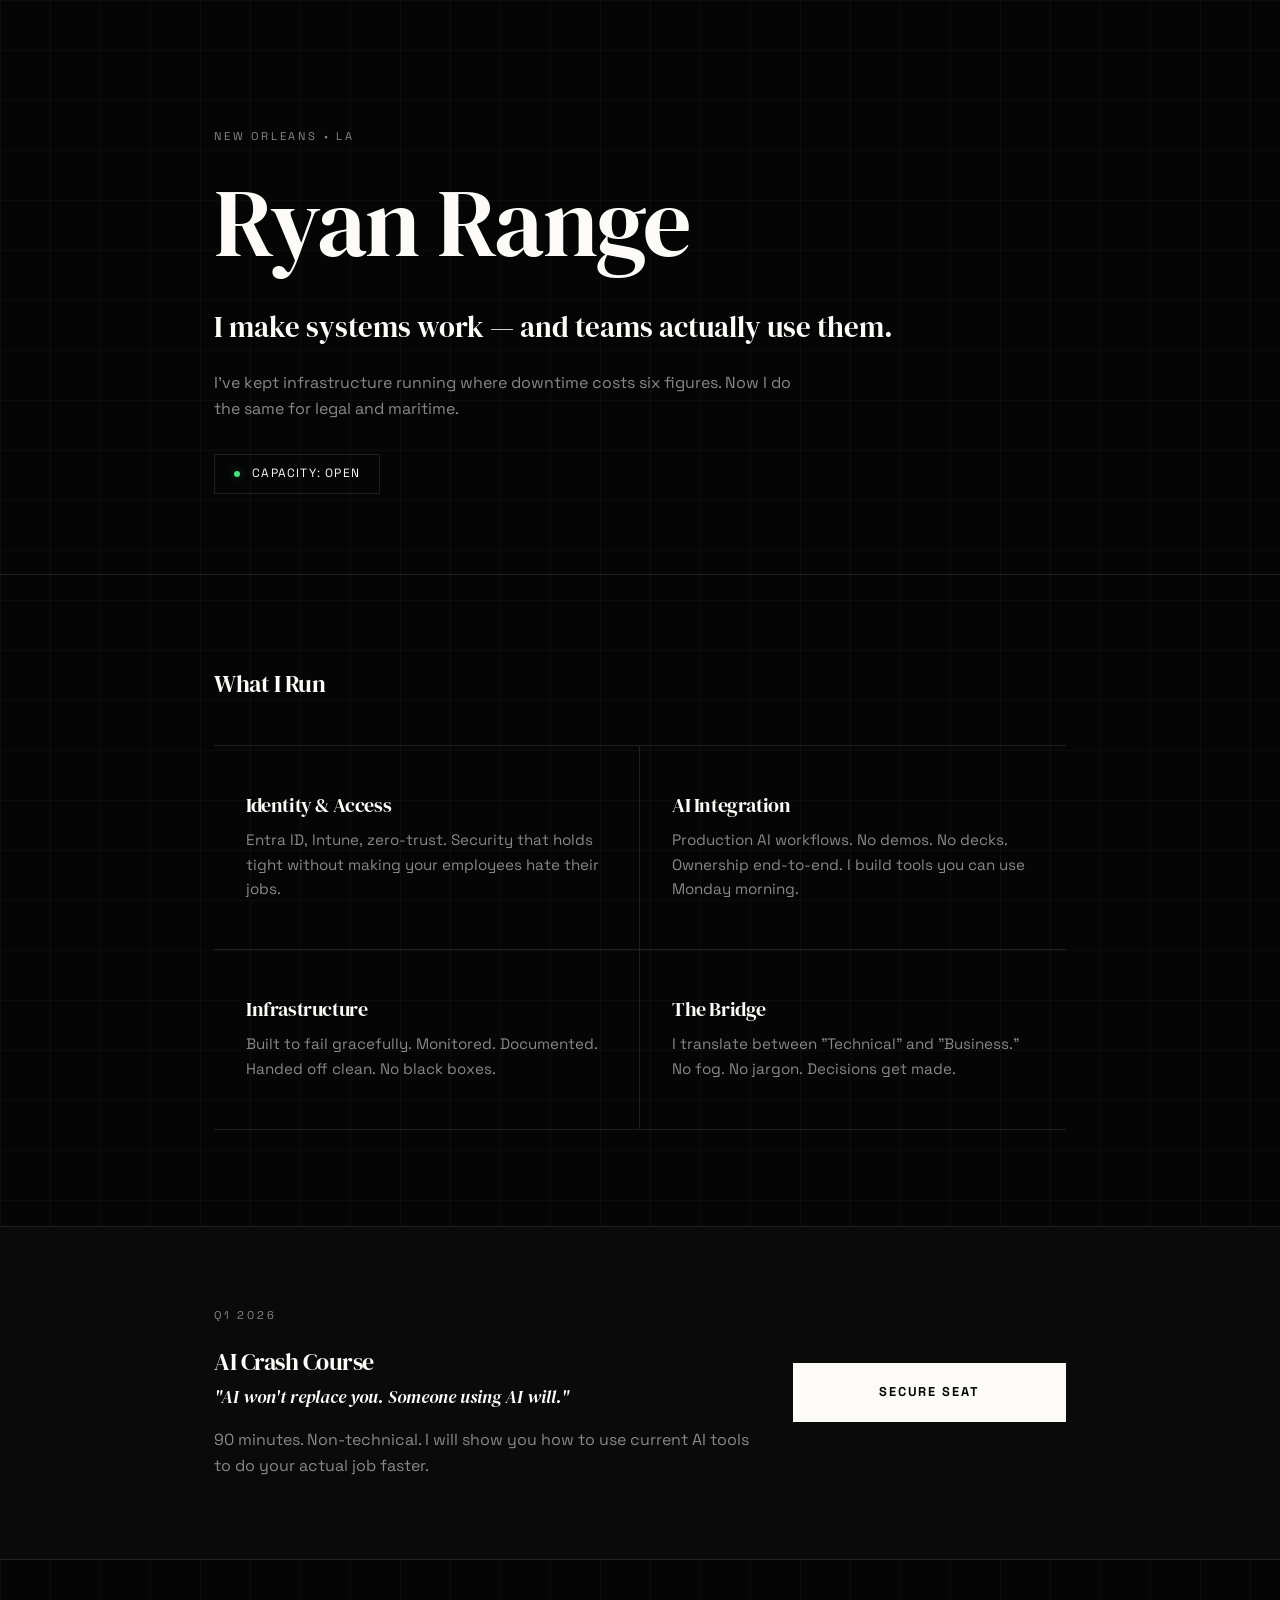
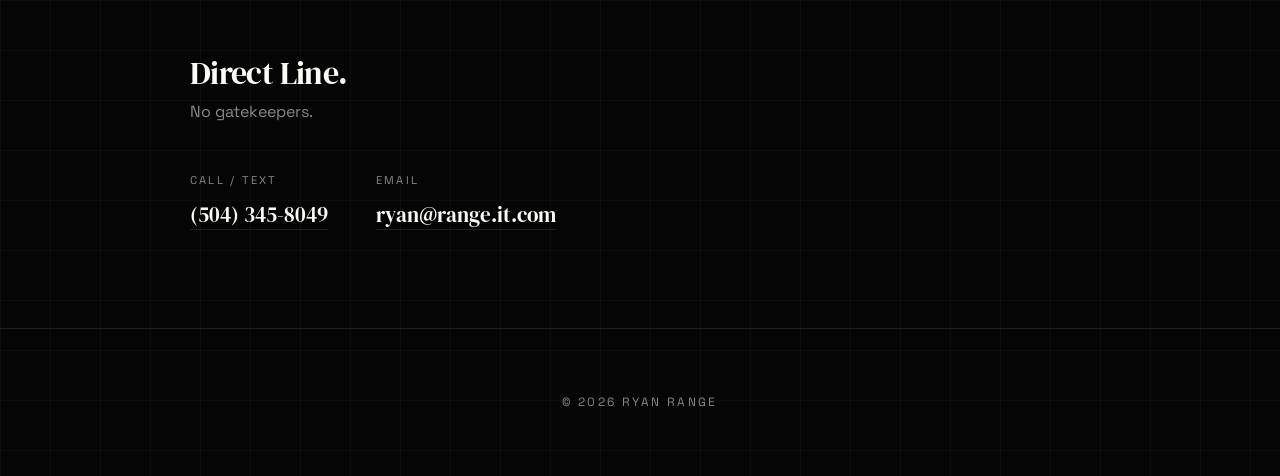
==== index.html @ 161624e7 "Refactor HTML structure and improve content 1/15 sooner and gemini scatter brained before interview " ====
<!DOCTYPE html>
<html lang="en">
<head>
    <meta charset="UTF-8">
    <meta name="viewport" content="width=device-width, initial-scale=1.0">
    <title>RYAN RANGE | SYSTEMS AUTHORITY</title>
    <meta name="description" content="Identity, automation, and workplace systems. AI consulting for Legal & Maritime. New Orleans.">
    <link rel="canonical" href="https://ryanrange.click/">

    <link rel="preconnect" href="https://fonts.googleapis.com">
    <link rel="preconnect" href="https://fonts.gstatic.com" crossorigin>
    <link href="https://fonts.googleapis.com/css2?family=DM+Serif+Display&family=Space+Grotesk:wght@300;400;600&display=swap" rel="stylesheet">

    <script type="application/ld+json">
    {
      "@context": "https://schema.org",
      "@type": "Person",
      "name": "Ryan Range",
      "jobTitle": "IT Infrastructure Engineer & AI Consultant",
      "url": "https://ryanrange.click",
      "sameAs": [ "https://www.linkedin.com/in/ryanrange" ],
      "address": {
        "@type": "PostalAddress",
        "addressLocality": "New Orleans",
        "addressRegion": "LA",
        "addressCountry": "US"
      },
      "description": "Systems authority specializing in Entra ID, Intune, and AI implementation for Legal and Maritime sectors."
    }
    </script>

    <style>
        :root {
            /* Palette: Void & Bone */
            --bg: #050505;
            --bg-alt: #0a0a0a;
            --text: #fdfbf7;
            --muted: #888888;
            --accent: #d4d4d8;
            --border: rgba(253, 251, 247, 0.1);
            --grid: rgba(253, 251, 247, 0.03);
        }
        * { margin: 0; padding: 0; box-sizing: border-box; }
        html { scroll-behavior: smooth; font-size: 16px; }
        body {
            font-family: 'Space Grotesk', sans-serif;
            background-color: var(--bg);
            color: var(--text);
            line-height: 1.6;
            min-height: 100vh;
            background-image: linear-gradient(var(--grid) 1px, transparent 1px), linear-gradient(90deg, var(--grid) 1px, transparent 1px);
            background-size: 50px 50px;
        }
        .container { max-width: 900px; margin: 0 auto; padding: 0 1.5rem; }
        h1, h2, h3 { font-family: 'DM Serif Display', serif; font-weight: 400; line-height: 1.1; letter-spacing: -0.02em; }
        a { color: inherit; text-decoration: none; border-bottom: 1px solid var(--border); transition: border-color 0.2s; }
        a:hover { border-bottom-color: var(--text); }
        .label { font-size: 0.7rem; text-transform: uppercase; letter-spacing: 0.25em; color: var(--muted); margin-bottom: 1.5rem; display: block; }
        
        /* Hero */
        header { padding: 8rem 0 5rem; border-bottom: 1px solid var(--border); }
        .hero-title { font-size: clamp(3.5rem, 10vw, 6rem); margin-bottom: 2rem; color: var(--text); }
        .hero-statement { font-size: clamp(1.2rem, 3vw, 1.8rem); font-family: 'DM Serif Display', serif; line-height: 1.35; margin-bottom: 1.5rem; max-width: 750px; }
        .hero-sub { color: var(--muted); max-width: 600px; margin-bottom: 2rem; font-size: 1rem; }
        .status-badge { display: inline-flex; align-items: center; padding: 0.6rem 1.2rem; border: 1px solid var(--border); font-size: 0.75rem; letter-spacing: 0.1em; text-transform: uppercase; color: var(--text); }
        .status-dot { width: 6px; height: 6px; background-color: #4ade80; border-radius: 50%; margin-right: 12px; box-shadow: 0 0 10px rgba(74, 222, 128, 0.4); }

        /* Services */
        .services { padding: 6rem 0; border-bottom: 1px solid var(--border); }
        .services-header { font-size: 1.5rem; margin-bottom: 3rem; }
        .services-grid { display: grid; grid-template-columns: 1fr; gap: 0; border-top: 1px solid var(--border); }
        .service-item { padding: 3rem 2rem; border-bottom: 1px solid var(--border); }
        .service-title { font-size: 1.25rem; margin-bottom: 0.75rem; color: var(--text); }
        .service-desc { color: var(--muted); font-size: 0.95rem; line-height: 1.6; }
        
        @media(max-width: 699px) { .service-item { padding: 2rem 0; } .service-item:last-child { border-bottom: none; } }
        @media(min-width: 700px) { .services-grid { grid-template-columns: 1fr 1fr; } .service-item:nth-child(odd) { border-right: 1px solid var(--border); } }

        /* Workshop */
        .workshop { background: var(--bg-alt); border-bottom: 1px solid var(--border); padding: 5rem 0; }
        .workshop-grid { display: grid; gap: 2rem; }
        @media(min-width: 768px) { .workshop-grid { grid-template-columns: 2fr 1fr; align-items: center; } }
        .workshop-tagline { font-family: 'DM Serif Display', serif; font-style: italic; margin: 0.5rem 0 1rem; font-size: 1.1rem; color: var(--text); }
        .btn { display: inline-flex; justify-content: center; align-items: center; width: 100%; padding: 1.2rem; background: var(--text); color: var(--bg); font-weight: 700; text-transform: uppercase; letter-spacing: 0.15em; font-size: 0.8rem; border: none; cursor: pointer; transition: opacity 0.2s; }
        .btn:hover { opacity: 0.9; border-bottom: none; }

        /* Contact */
        .contact { padding: 6rem 0; }
        .contact-header { font-size: 2rem; margin-bottom: 0.5rem; }
        .contact-sub { color: var(--muted); margin-bottom: 3rem; }
        .contact-methods { display: flex; flex-wrap: wrap; gap: 3rem; }
        .contact-item span { display: block; font-size: 0.7rem; color: var(--muted); text-transform: uppercase; letter-spacing: 0.2em; margin-bottom: 0.5rem; }
        .contact-item a { font-size: 1.3rem; font-family: 'DM Serif Display', serif; color: var(--text); }
        
        footer { padding: 4rem 0; font-size: 0.75rem; color: var(--muted); border-top: 1px solid var(--border); text-align: center; text-transform: uppercase; letter-spacing: 0.2em; }
    </style>
</head>
<body>

<header>
    <div class="container">
        <span class="label">New Orleans • LA</span>
        <h1 class="hero-title">Ryan Range</h1>
        <p class="hero-statement">I make systems work — and teams actually use them.</p>
        <p class="hero-sub">I've kept infrastructure running where downtime costs six figures. Now I do the same for legal and maritime.</p>
        <div class="status-badge"><span class="status-dot"></span>Capacity: Open</div>
    </div>
</header>

<section class="services">
    <div class="container">
        <h2 class="services-header">What I Run</h2>
        <div class="services-grid">
            <div class="service-item">
                <h3 class="service-title">Identity & Access</h3>
                <p class="service-desc">Entra ID, Intune, zero-trust. Security that holds tight without making your employees hate their jobs.</p>
            </div>
            <div class="service-item">
                <h3 class="service-title">AI Integration</h3>
                <p class="service-desc">Production AI workflows. No demos. No decks. Ownership end-to-end. I build tools you can use Monday morning.</p>
            </div>
            <div class="service-item">
                <h3 class="service-title">Infrastructure</h3>
                <p class="service-desc">Built to fail gracefully. Monitored. Documented. Handed off clean. No black boxes.</p>
            </div>
            <div class="service-item">
                <h3 class="service-title">The Bridge</h3>
                <p class="service-desc">I translate between "Technical" and "Business." No fog. No jargon. Decisions get made.</p>
            </div>
        </div>
    </div>
</section>

<section class="workshop">
    <div class="container">
        <div class="workshop-grid">
            <div>
                <span class="label">Q1 2026</span>
                <h2>AI Crash Course</h2>
                <p class="workshop-tagline">"AI won't replace you. Someone using AI will."</p>
                <p class="hero-sub" style="margin-bottom: 0;">90 minutes. Non-technical. I will show you how to use current AI tools to do your actual job faster.</p>
            </div>
            <div>
                <a href="mailto:ryan@range.it.com?subject=AI%20Course%20Seat" class="btn" style="border-bottom:none">Secure Seat</a>
            </div>
        </div>
    </div>
</section>

<section class="contact container">
    <h2 class="contact-header">Direct Line.</h2>
    <p class="contact-sub">No gatekeepers.</p>
    <div class="contact-methods">
        <div class="contact-item">
            <span>Call / Text</span>
            <a href="tel:15043458049">(504) 345-8049</a>
        </div>
        <div class="contact-item">
            <span>Email</span>
            <a href="mailto:ryan@range.it.com">ryan@range.it.com</a>
        </div>
    </div>
</section>

<footer><div class="container">&copy; 2026 Ryan Range</div></footer>

</body>
</html>
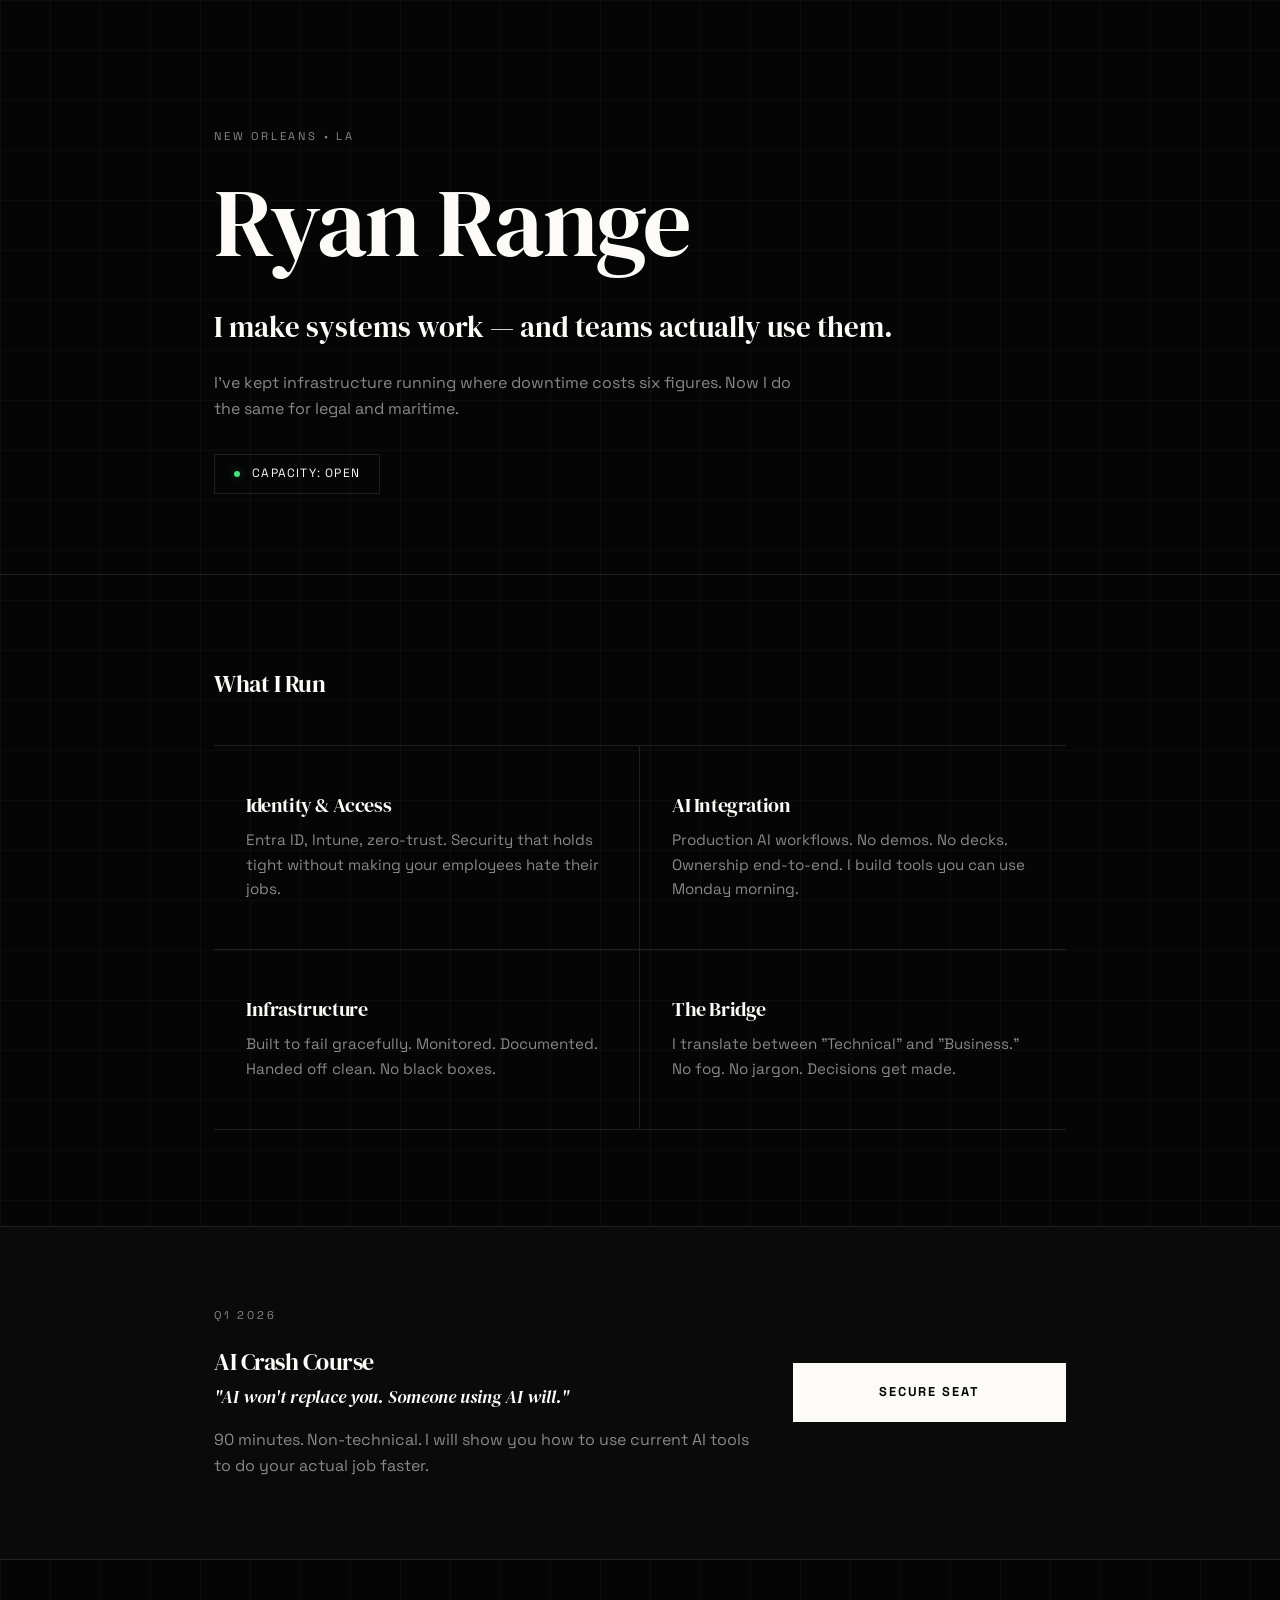
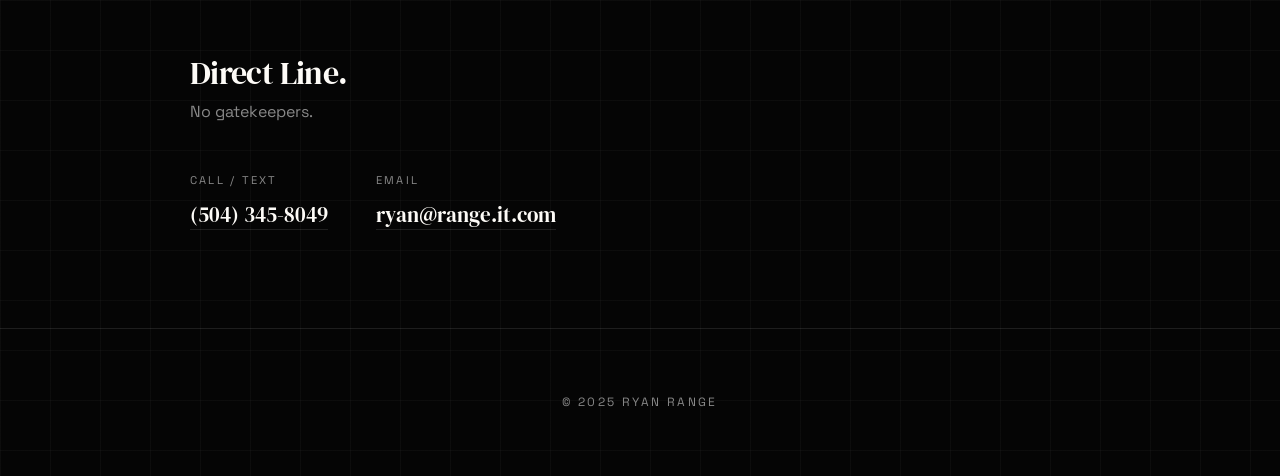
==== commit 70bfcc88: "Update LinkedIn URL and footer year in index.html" ====
--- a/index.html
+++ b/index.html
@@ -18,7 +18,7 @@
       "name": "Ryan Range",
       "jobTitle": "IT Infrastructure Engineer & AI Consultant",
       "url": "https://ryanrange.click",
-      "sameAs": [ "https://www.linkedin.com/in/ryanrange" ],
+      "sameAs": [ "https://ryanrange.click/linkedin" ],
       "address": {
         "@type": "PostalAddress",
         "addressLocality": "New Orleans",
@@ -141,7 +141,7 @@
                 <p class="hero-sub" style="margin-bottom: 0;">90 minutes. Non-technical. I will show you how to use current AI tools to do your actual job faster.</p>
             </div>
             <div>
-                <a href="mailto:ryan@range.it.com?subject=AI%20Course%20Seat" class="btn" style="border-bottom:none">Secure Seat</a>
+                <a href="https://ryanrange.click/ai" class="btn" style="border-bottom:none">Secure Seat</a>
             </div>
         </div>
     </div>
@@ -162,7 +162,7 @@
     </div>
 </section>
 
-<footer><div class="container">&copy; 2026 Ryan Range</div></footer>
+<footer><div class="container">&copy; 2025 Ryan Range</div></footer>
 
 </body>
 </html>
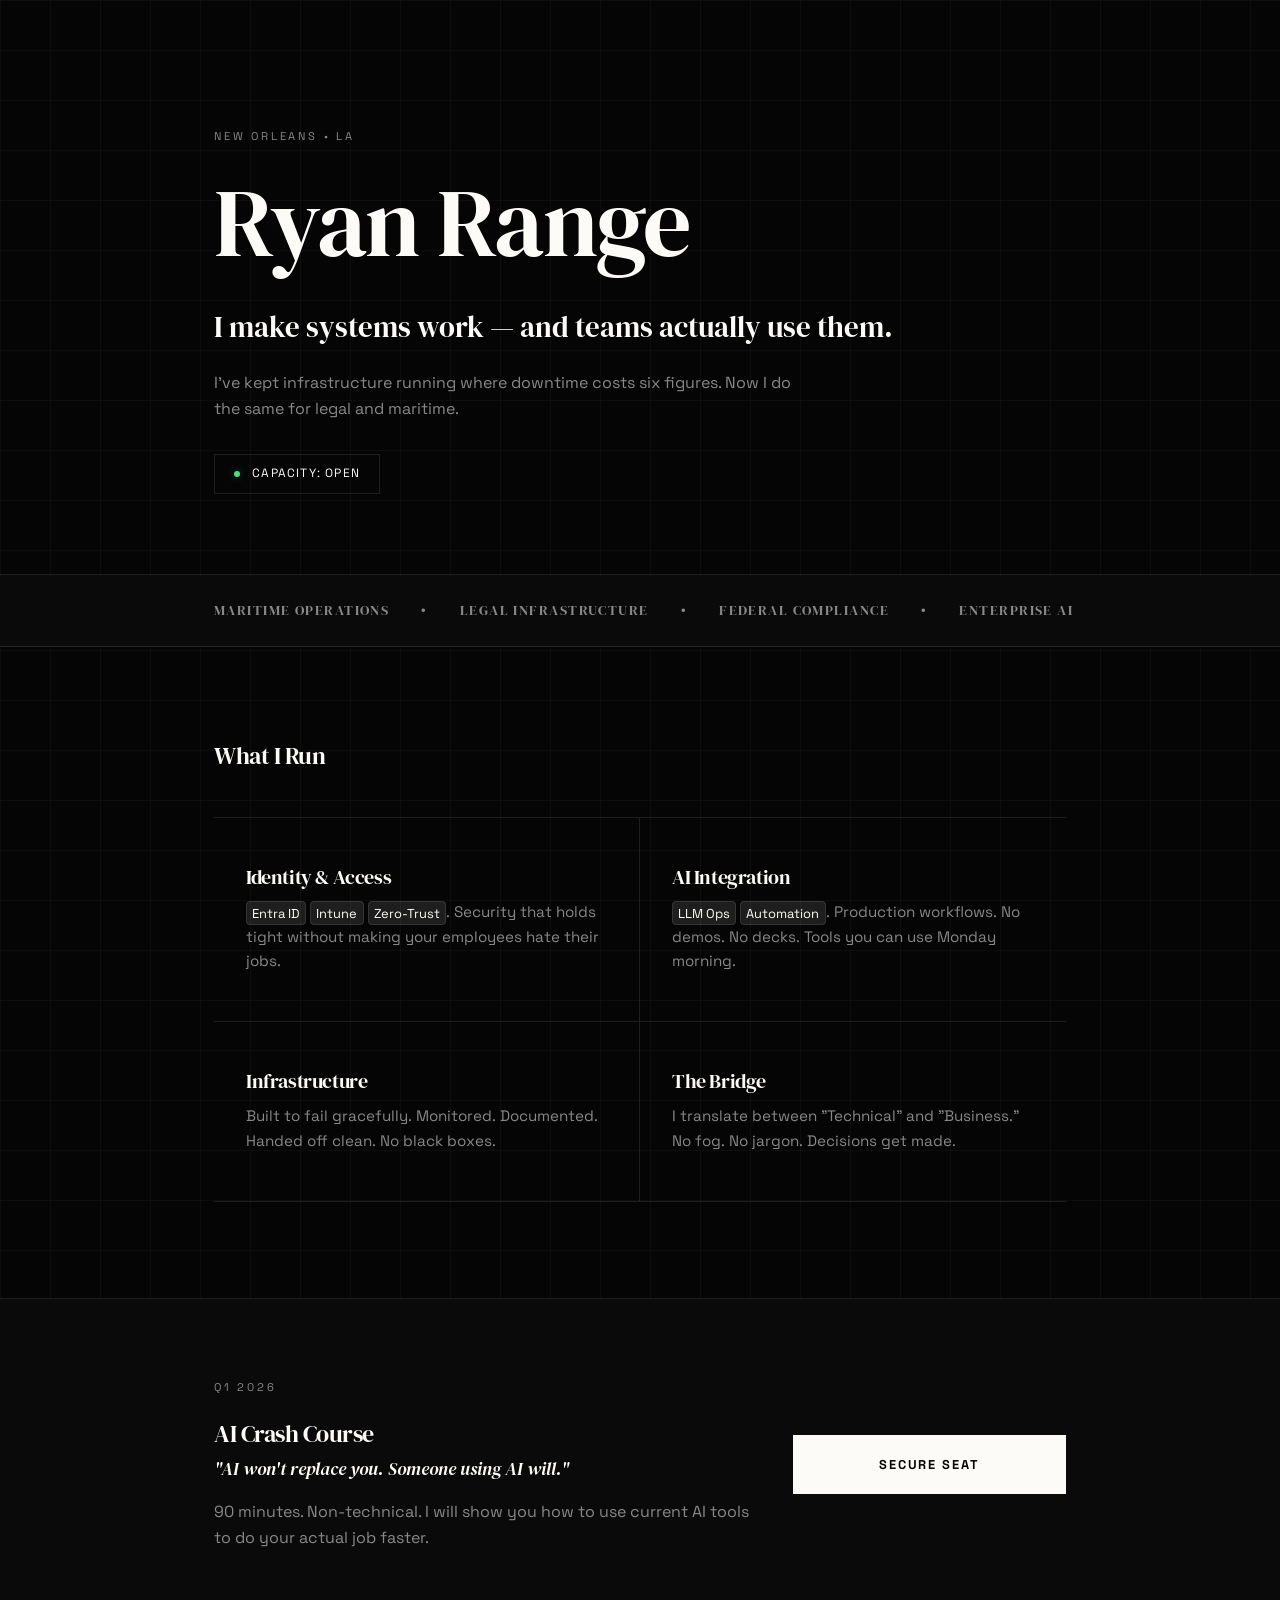
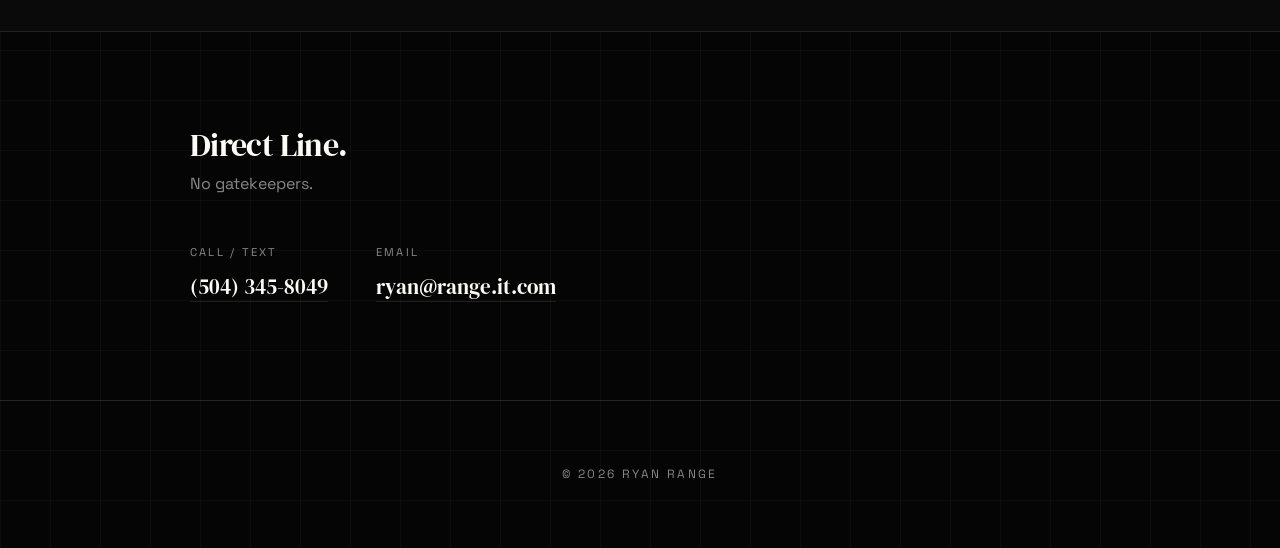
==== commit 7f70bdcb: "Revise personal details and service descriptions Updated personal information and service descriptio" ====
--- a/index.html
+++ b/index.html
@@ -18,14 +18,19 @@
       "name": "Ryan Range",
       "jobTitle": "IT Infrastructure Engineer & AI Consultant",
       "url": "https://ryanrange.click",
-      "sameAs": [ "https://ryanrange.click/linkedin" ],
+      "image": "https://ryanrange.click/avatar.jpg",
+      "sameAs": [
+        "https://ryanrange.click/linkedin",
+        "https://www.youtube.com/@ryantrange"
+      ],
       "address": {
         "@type": "PostalAddress",
         "addressLocality": "New Orleans",
         "addressRegion": "LA",
         "addressCountry": "US"
       },
-      "description": "Systems authority specializing in Entra ID, Intune, and AI implementation for Legal and Maritime sectors."
+      "description": "Enterprise Systems Authority. Specializing in Microsoft Entra ID, Intune, and AI Implementation. Not a videographer.",
+      "knowsAbout": ["IT Infrastructure", "Microsoft 365", "Artificial Intelligence", "Maritime Systems", "Legal Tech"]
     }
     </script>
 
@@ -40,8 +45,10 @@
             --border: rgba(253, 251, 247, 0.1);
             --grid: rgba(253, 251, 247, 0.03);
         }
+
         * { margin: 0; padding: 0; box-sizing: border-box; }
         html { scroll-behavior: smooth; font-size: 16px; }
+
         body {
             font-family: 'Space Grotesk', sans-serif;
             background-color: var(--bg);
@@ -51,19 +58,49 @@
             background-image: linear-gradient(var(--grid) 1px, transparent 1px), linear-gradient(90deg, var(--grid) 1px, transparent 1px);
             background-size: 50px 50px;
         }
+
         .container { max-width: 900px; margin: 0 auto; padding: 0 1.5rem; }
+        
+        /* Typography */
         h1, h2, h3 { font-family: 'DM Serif Display', serif; font-weight: 400; line-height: 1.1; letter-spacing: -0.02em; }
         a { color: inherit; text-decoration: none; border-bottom: 1px solid var(--border); transition: border-color 0.2s; }
         a:hover { border-bottom-color: var(--text); }
         .label { font-size: 0.7rem; text-transform: uppercase; letter-spacing: 0.25em; color: var(--muted); margin-bottom: 1.5rem; display: block; }
         
+        /* Tech Badges (MOD 3) */
+        code {
+            font-family: 'Space Grotesk', sans-serif;
+            background: rgba(255, 255, 255, 0.1);
+            padding: 0.2em 0.4em;
+            border-radius: 4px;
+            font-size: 0.85em;
+            color: var(--text);
+            border: 1px solid var(--border);
+        }
+
         /* Hero */
         header { padding: 8rem 0 5rem; border-bottom: 1px solid var(--border); }
         .hero-title { font-size: clamp(3.5rem, 10vw, 6rem); margin-bottom: 2rem; color: var(--text); }
         .hero-statement { font-size: clamp(1.2rem, 3vw, 1.8rem); font-family: 'DM Serif Display', serif; line-height: 1.35; margin-bottom: 1.5rem; max-width: 750px; }
         .hero-sub { color: var(--muted); max-width: 600px; margin-bottom: 2rem; font-size: 1rem; }
+        
         .status-badge { display: inline-flex; align-items: center; padding: 0.6rem 1.2rem; border: 1px solid var(--border); font-size: 0.75rem; letter-spacing: 0.1em; text-transform: uppercase; color: var(--text); }
-        .status-dot { width: 6px; height: 6px; background-color: #4ade80; border-radius: 50%; margin-right: 12px; box-shadow: 0 0 10px rgba(74, 222, 128, 0.4); }
+        
+        /* Pulse Animation (MOD 2) */
+        .status-dot {
+            width: 6px;
+            height: 6px;
+            background-color: #4ade80;
+            border-radius: 50%;
+            margin-right: 12px;
+            box-shadow: 0 0 10px rgba(74, 222, 128, 0.4);
+            animation: pulse 2s infinite;
+        }
+        @keyframes pulse {
+            0% { box-shadow: 0 0 0 0 rgba(74, 222, 128, 0.4); }
+            70% { box-shadow: 0 0 0 6px rgba(74, 222, 128, 0); }
+            100% { box-shadow: 0 0 0 0 rgba(74, 222, 128, 0); }
+        }
 
         /* Services */
         .services { padding: 6rem 0; border-bottom: 1px solid var(--border); }
@@ -107,17 +144,33 @@
     </div>
 </header>
 
+<div style="border-bottom: 1px solid var(--border); padding: 1.5rem 0; background: var(--bg-alt);">
+    <div class="container" style="display: flex; gap: 2rem; overflow-x: auto; white-space: nowrap; font-family: 'DM Serif Display', serif; color: var(--muted); text-transform: uppercase; letter-spacing: 0.1em; font-size: 0.9rem; scrollbar-width: none;">
+        <span>Maritime Operations</span>
+        <span>•</span>
+        <span>Legal Infrastructure</span>
+        <span>•</span>
+        <span>Federal Compliance</span>
+        <span>•</span>
+        <span>Enterprise AI</span>
+    </div>
+</div>
+
 <section class="services">
     <div class="container">
         <h2 class="services-header">What I Run</h2>
         <div class="services-grid">
             <div class="service-item">
                 <h3 class="service-title">Identity & Access</h3>
-                <p class="service-desc">Entra ID, Intune, zero-trust. Security that holds tight without making your employees hate their jobs.</p>
+                <p class="service-desc">
+                    <code>Entra ID</code> <code>Intune</code> <code>Zero-Trust</code>. Security that holds tight without making your employees hate their jobs.
+                </p>
             </div>
             <div class="service-item">
                 <h3 class="service-title">AI Integration</h3>
-                <p class="service-desc">Production AI workflows. No demos. No decks. Ownership end-to-end. I build tools you can use Monday morning.</p>
+                <p class="service-desc">
+                    <code>LLM Ops</code> <code>Automation</code>. Production workflows. No demos. No decks. Tools you can use Monday morning.
+                </p>
             </div>
             <div class="service-item">
                 <h3 class="service-title">Infrastructure</h3>
@@ -162,7 +215,7 @@
     </div>
 </section>
 
-<footer><div class="container">&copy; 2025 Ryan Range</div></footer>
+<footer><div class="container">&copy; 2026 Ryan Range</div></footer>
 
 </body>
 </html>
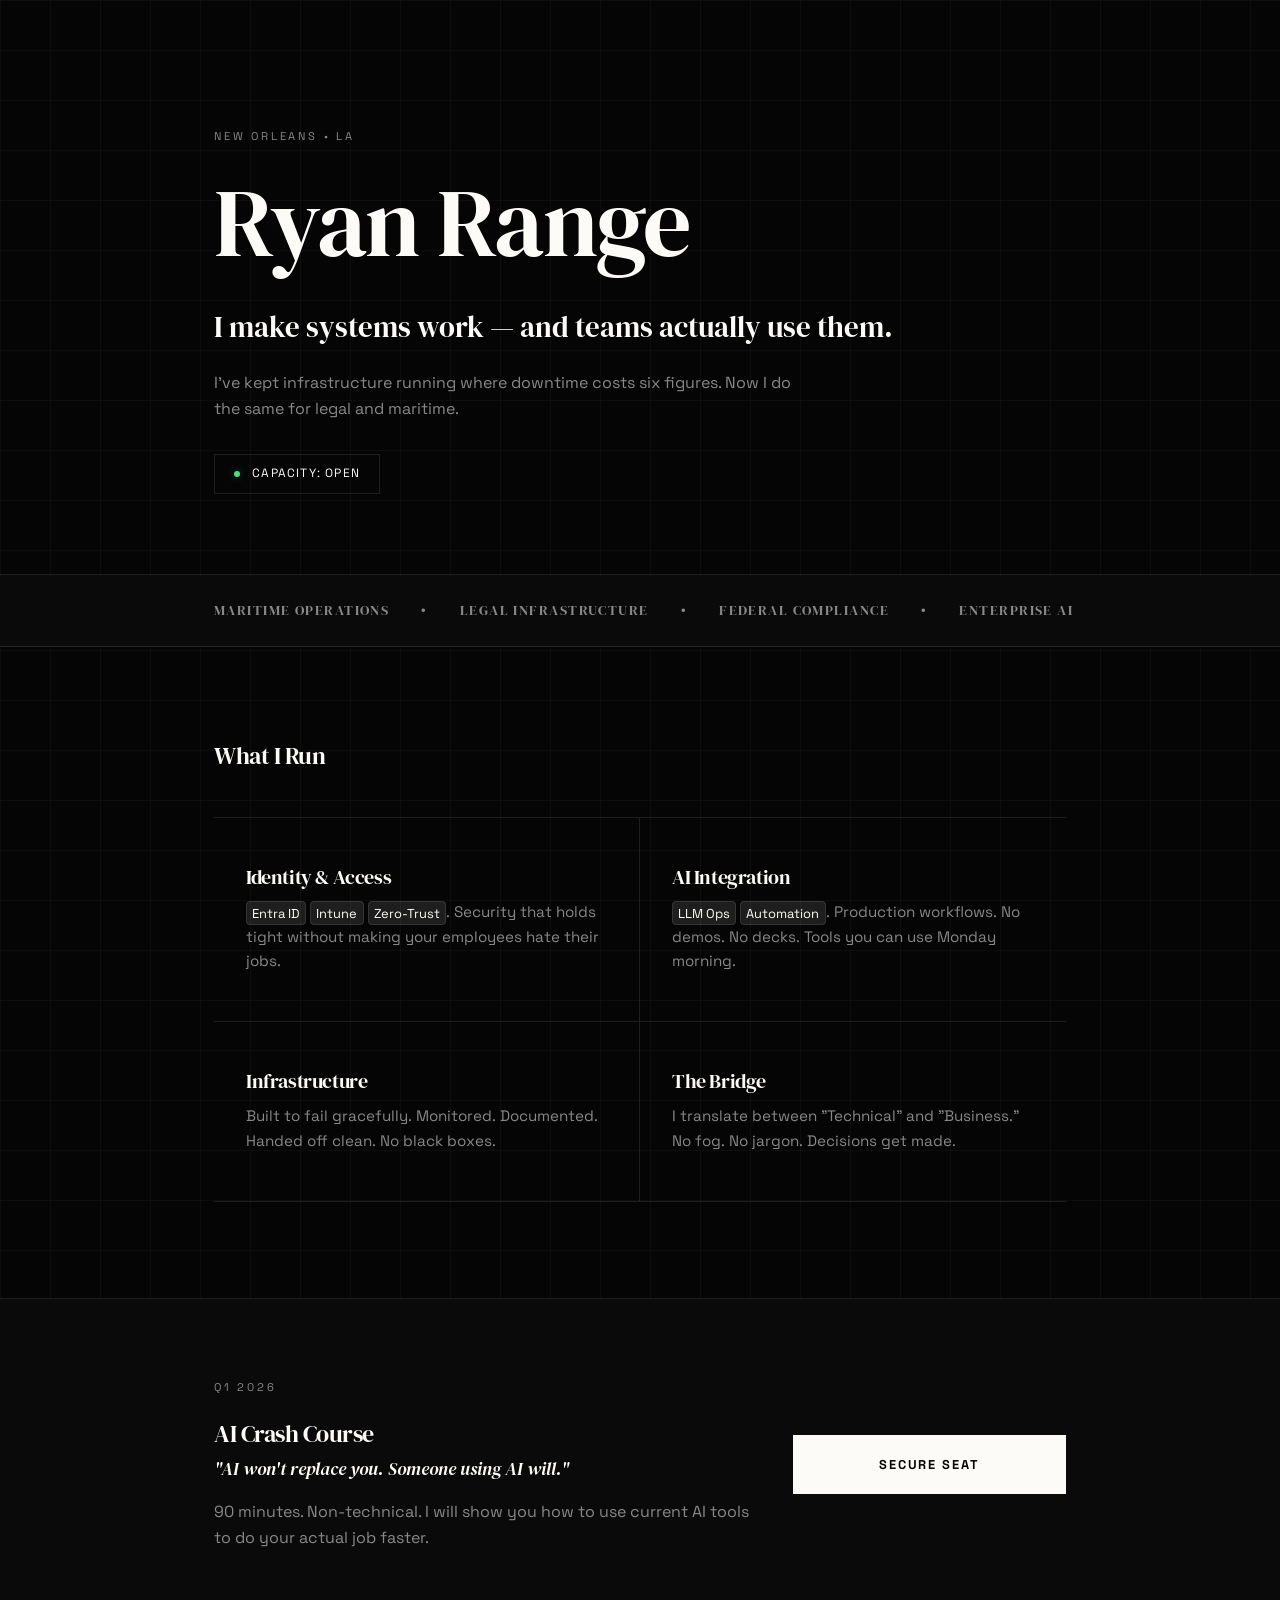
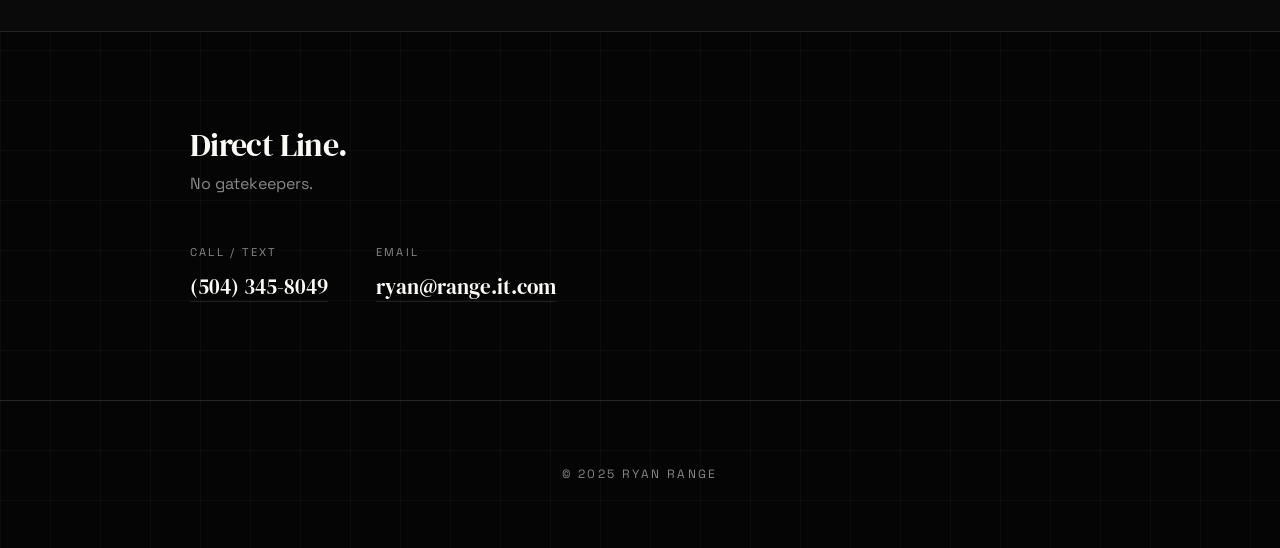
==== commit dd2a30d7: "Add Open Graph and Twitter meta tags to index.html" ====
--- a/index.html
+++ b/index.html
@@ -6,6 +6,17 @@
     <title>RYAN RANGE | SYSTEMS AUTHORITY</title>
     <meta name="description" content="Identity, automation, and workplace systems. AI consulting for Legal & Maritime. New Orleans.">
     <link rel="canonical" href="https://ryanrange.click/">
+
+    <meta property="og:type" content="profile">
+    <meta property="og:title" content="Ryan Range | Systems Authority">
+    <meta property="og:description" content="Identity, automation, and workplace systems. AI consulting for Legal & Maritime. New Orleans.">
+    <meta property="og:url" content="https://ryanrange.click/">
+    <meta property="og:image" content="https://ryanrange.click/avatar.jpg">
+    
+    <meta name="twitter:card" content="summary_large_image">
+    <meta name="twitter:title" content="Ryan Range | Systems Authority">
+    <meta name="twitter:description" content="Identity, automation, and workplace systems.">
+    <meta name="twitter:image" content="https://ryanrange.click/avatar.jpg">
 
     <link rel="preconnect" href="https://fonts.googleapis.com">
     <link rel="preconnect" href="https://fonts.gstatic.com" crossorigin>
@@ -67,7 +78,7 @@
         a:hover { border-bottom-color: var(--text); }
         .label { font-size: 0.7rem; text-transform: uppercase; letter-spacing: 0.25em; color: var(--muted); margin-bottom: 1.5rem; display: block; }
         
-        /* Tech Badges (MOD 3) */
+        /* Tech Badges */
         code {
             font-family: 'Space Grotesk', sans-serif;
             background: rgba(255, 255, 255, 0.1);
@@ -86,7 +97,7 @@
         
         .status-badge { display: inline-flex; align-items: center; padding: 0.6rem 1.2rem; border: 1px solid var(--border); font-size: 0.75rem; letter-spacing: 0.1em; text-transform: uppercase; color: var(--text); }
         
-        /* Pulse Animation (MOD 2) */
+        /* Pulse Animation (With Reduced Motion Guardrail) */
         .status-dot {
             width: 6px;
             height: 6px;
@@ -96,6 +107,9 @@
             box-shadow: 0 0 10px rgba(74, 222, 128, 0.4);
             animation: pulse 2s infinite;
         }
+        @media (prefers-reduced-motion: reduce) {
+            .status-dot { animation: none; }
+        }
         @keyframes pulse {
             0% { box-shadow: 0 0 0 0 rgba(74, 222, 128, 0.4); }
             70% { box-shadow: 0 0 0 6px rgba(74, 222, 128, 0); }
@@ -134,88 +148,90 @@
 </head>
 <body>
 
-<header>
-    <div class="container">
-        <span class="label">New Orleans • LA</span>
-        <h1 class="hero-title">Ryan Range</h1>
-        <p class="hero-statement">I make systems work — and teams actually use them.</p>
-        <p class="hero-sub">I've kept infrastructure running where downtime costs six figures. Now I do the same for legal and maritime.</p>
-        <div class="status-badge"><span class="status-dot"></span>Capacity: Open</div>
+<main>
+    <header>
+        <div class="container">
+            <span class="label">New Orleans • LA</span>
+            <h1 class="hero-title">Ryan Range</h1>
+            <p class="hero-statement">I make systems work — and teams actually use them.</p>
+            <p class="hero-sub">I've kept infrastructure running where downtime costs six figures. Now I do the same for legal and maritime.</p>
+            <div class="status-badge"><span class="status-dot" aria-hidden="true"></span>Capacity: Open</div>
+        </div>
+    </header>
+
+    <div style="border-bottom: 1px solid var(--border); padding: 1.5rem 0; background: var(--bg-alt);">
+        <div class="container" style="display: flex; gap: 2rem; overflow-x: auto; white-space: nowrap; font-family: 'DM Serif Display', serif; color: var(--muted); text-transform: uppercase; letter-spacing: 0.1em; font-size: 0.9rem; scrollbar-width: none;">
+            <span>Maritime Operations</span>
+            <span>•</span>
+            <span>Legal Infrastructure</span>
+            <span>•</span>
+            <span>Federal Compliance</span>
+            <span>•</span>
+            <span>Enterprise AI</span>
+        </div>
     </div>
-</header>
-
-<div style="border-bottom: 1px solid var(--border); padding: 1.5rem 0; background: var(--bg-alt);">
-    <div class="container" style="display: flex; gap: 2rem; overflow-x: auto; white-space: nowrap; font-family: 'DM Serif Display', serif; color: var(--muted); text-transform: uppercase; letter-spacing: 0.1em; font-size: 0.9rem; scrollbar-width: none;">
-        <span>Maritime Operations</span>
-        <span>•</span>
-        <span>Legal Infrastructure</span>
-        <span>•</span>
-        <span>Federal Compliance</span>
-        <span>•</span>
-        <span>Enterprise AI</span>
-    </div>
-</div>
-
-<section class="services">
-    <div class="container">
-        <h2 class="services-header">What I Run</h2>
-        <div class="services-grid">
-            <div class="service-item">
-                <h3 class="service-title">Identity & Access</h3>
-                <p class="service-desc">
-                    <code>Entra ID</code> <code>Intune</code> <code>Zero-Trust</code>. Security that holds tight without making your employees hate their jobs.
-                </p>
-            </div>
-            <div class="service-item">
-                <h3 class="service-title">AI Integration</h3>
-                <p class="service-desc">
-                    <code>LLM Ops</code> <code>Automation</code>. Production workflows. No demos. No decks. Tools you can use Monday morning.
-                </p>
-            </div>
-            <div class="service-item">
-                <h3 class="service-title">Infrastructure</h3>
-                <p class="service-desc">Built to fail gracefully. Monitored. Documented. Handed off clean. No black boxes.</p>
-            </div>
-            <div class="service-item">
-                <h3 class="service-title">The Bridge</h3>
-                <p class="service-desc">I translate between "Technical" and "Business." No fog. No jargon. Decisions get made.</p>
-            </div>
-        </div>
-    </div>
-</section>
-
-<section class="workshop">
-    <div class="container">
-        <div class="workshop-grid">
-            <div>
-                <span class="label">Q1 2026</span>
-                <h2>AI Crash Course</h2>
-                <p class="workshop-tagline">"AI won't replace you. Someone using AI will."</p>
-                <p class="hero-sub" style="margin-bottom: 0;">90 minutes. Non-technical. I will show you how to use current AI tools to do your actual job faster.</p>
-            </div>
-            <div>
-                <a href="https://ryanrange.click/ai" class="btn" style="border-bottom:none">Secure Seat</a>
-            </div>
-        </div>
-    </div>
-</section>
-
-<section class="contact container">
-    <h2 class="contact-header">Direct Line.</h2>
-    <p class="contact-sub">No gatekeepers.</p>
-    <div class="contact-methods">
-        <div class="contact-item">
-            <span>Call / Text</span>
-            <a href="tel:15043458049">(504) 345-8049</a>
-        </div>
-        <div class="contact-item">
-            <span>Email</span>
-            <a href="mailto:ryan@range.it.com">ryan@range.it.com</a>
-        </div>
-    </div>
-</section>
-
-<footer><div class="container">&copy; 2026 Ryan Range</div></footer>
+
+    <section class="services">
+        <div class="container">
+            <h2 class="services-header">What I Run</h2>
+            <div class="services-grid">
+                <div class="service-item">
+                    <h3 class="service-title">Identity & Access</h3>
+                    <p class="service-desc">
+                        <code>Entra ID</code> <code>Intune</code> <code>Zero-Trust</code>. Security that holds tight without making your employees hate their jobs.
+                    </p>
+                </div>
+                <div class="service-item">
+                    <h3 class="service-title">AI Integration</h3>
+                    <p class="service-desc">
+                        <code>LLM Ops</code> <code>Automation</code>. Production workflows. No demos. No decks. Tools you can use Monday morning.
+                    </p>
+                </div>
+                <div class="service-item">
+                    <h3 class="service-title">Infrastructure</h3>
+                    <p class="service-desc">Built to fail gracefully. Monitored. Documented. Handed off clean. No black boxes.</p>
+                </div>
+                <div class="service-item">
+                    <h3 class="service-title">The Bridge</h3>
+                    <p class="service-desc">I translate between "Technical" and "Business." No fog. No jargon. Decisions get made.</p>
+                </div>
+            </div>
+        </div>
+    </section>
+
+    <section class="workshop">
+        <div class="container">
+            <div class="workshop-grid">
+                <div>
+                    <span class="label">Q1 2026</span>
+                    <h2>AI Crash Course</h2>
+                    <p class="workshop-tagline">"AI won't replace you. Someone using AI will."</p>
+                    <p class="hero-sub" style="margin-bottom: 0;">90 minutes. Non-technical. I will show you how to use current AI tools to do your actual job faster.</p>
+                </div>
+                <div>
+                    <a href="https://ryanrange.click/ai" class="btn" style="border-bottom:none">Secure Seat</a>
+                </div>
+            </div>
+        </div>
+    </section>
+
+    <section class="contact container">
+        <h2 class="contact-header">Direct Line.</h2>
+        <p class="contact-sub">No gatekeepers.</p>
+        <div class="contact-methods">
+            <div class="contact-item">
+                <span>Call / Text</span>
+                <a href="tel:15043458049">(504) 345-8049</a>
+            </div>
+            <div class="contact-item">
+                <span>Email</span>
+                <a href="mailto:ryan@range.it.com">ryan@range.it.com</a>
+            </div>
+        </div>
+    </section>
+</main>
+
+<footer><div class="container">&copy; 2025 Ryan Range</div></footer>
 
 </body>
 </html>
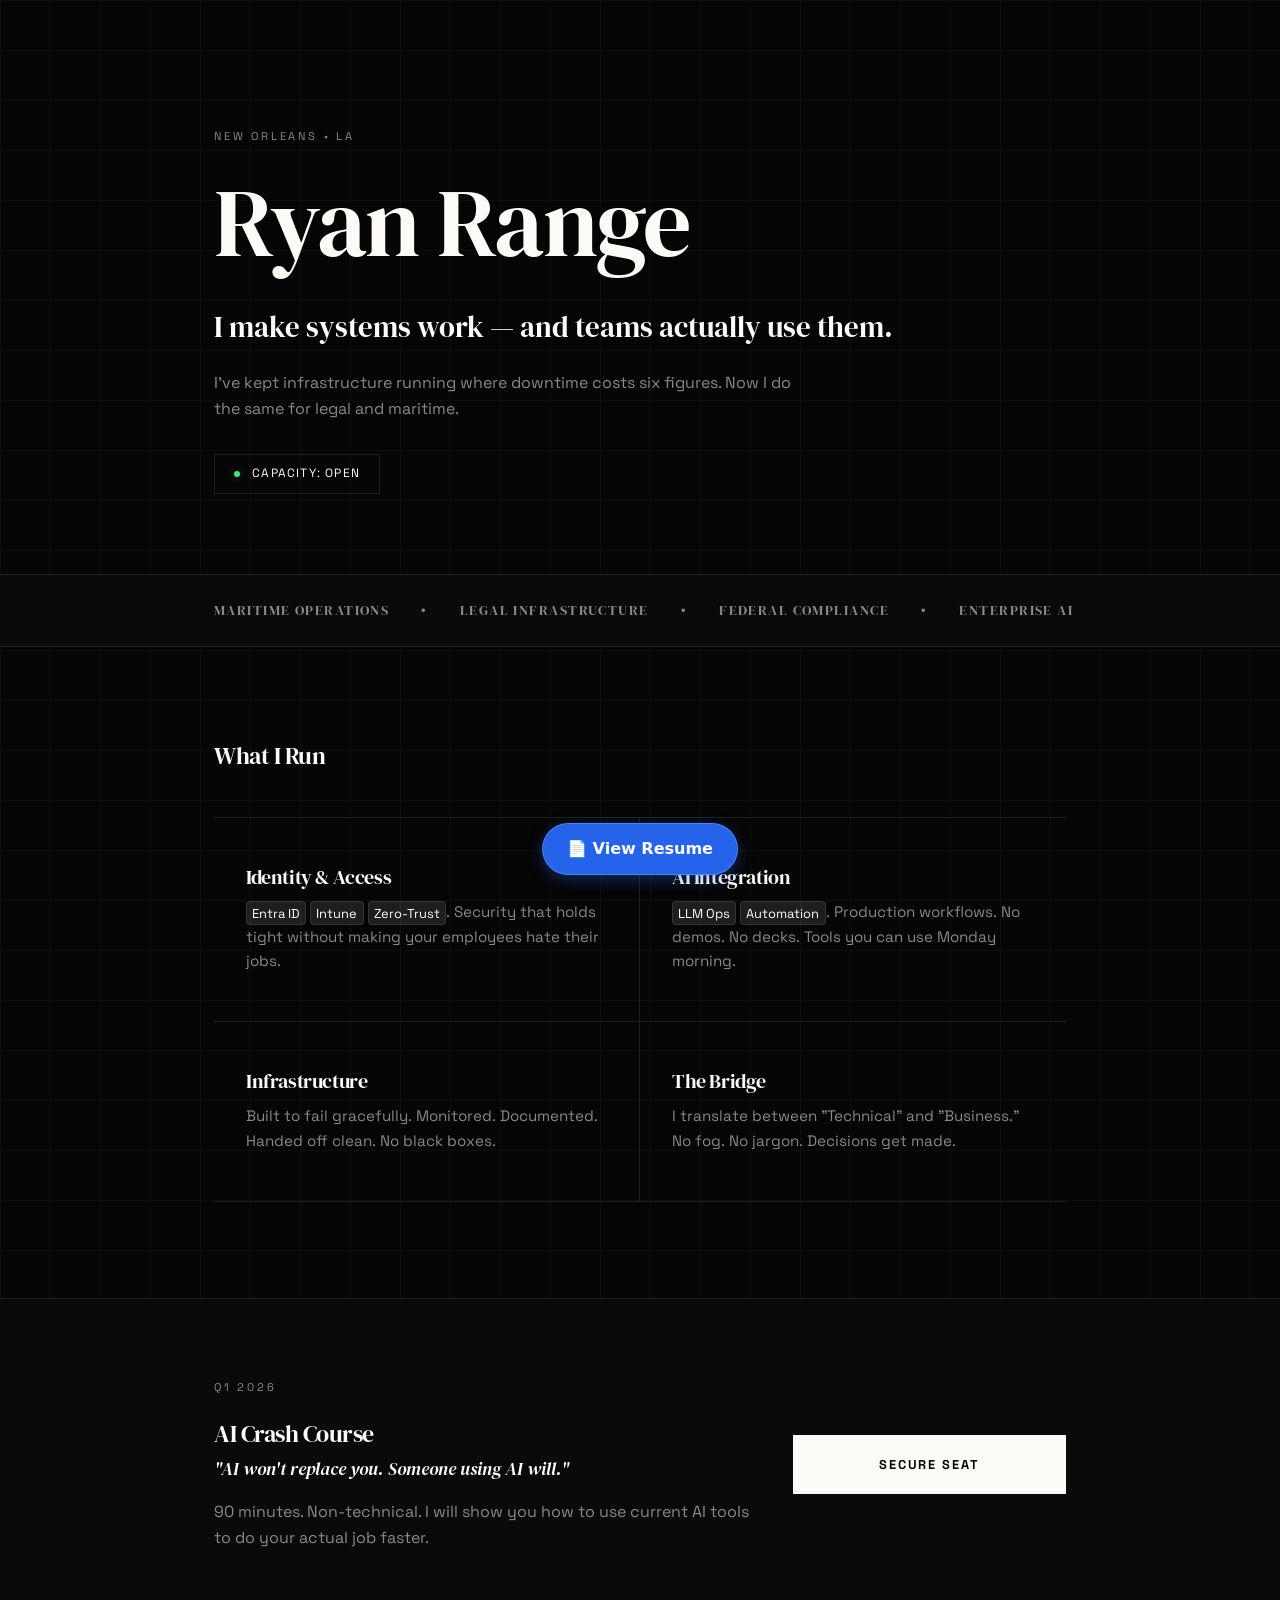
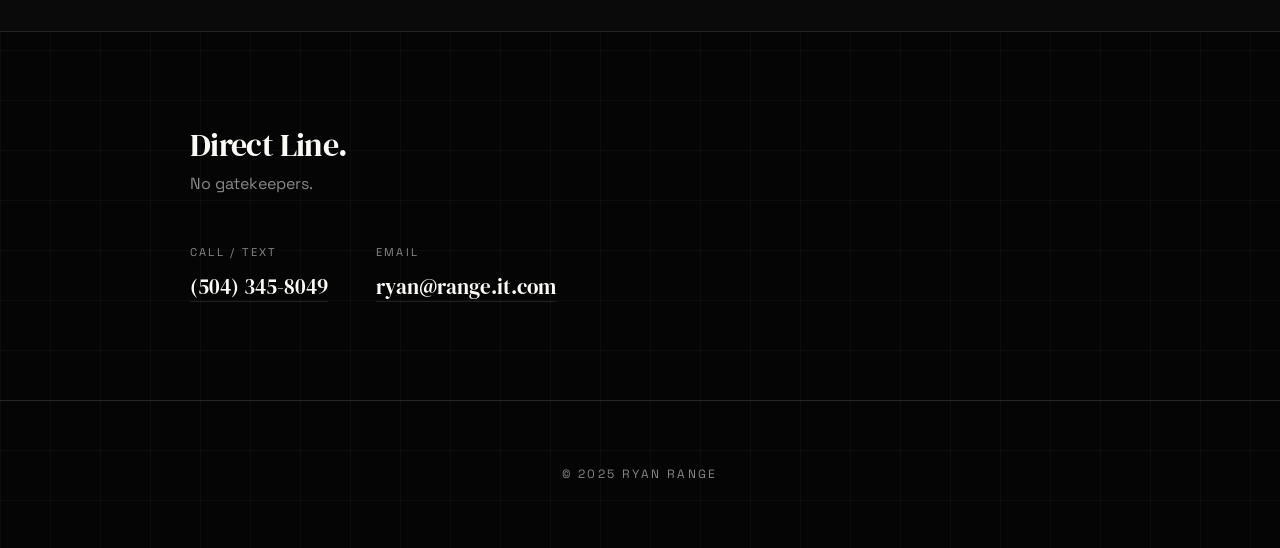
==== commit facb7e36: "Update index.html added resume ummm button for https://resume.ryanrange.click" ====
--- a/index.html
+++ b/index.html
@@ -233,5 +233,30 @@
 
 <footer><div class="container">&copy; 2025 Ryan Range</div></footer>
 
+<style>
+  .resume-float {
+    position: fixed;
+    bottom: 25px;
+    left: 50%;
+    transform: translateX(-50%);
+    background: #2563eb; /* Your accent blue */
+    color: white;
+    padding: 12px 24px;
+    border-radius: 50px;
+    font-family: -apple-system, system-ui, sans-serif;
+    font-weight: 600;
+    text-decoration: none;
+    box-shadow: 0 4px 15px rgba(37, 99, 235, 0.4);
+    z-index: 9999;
+    font-size: 16px;
+    border: 1px solid rgba(255,255,255,0.2);
+    backdrop-filter: blur(4px);
+  }
+  .resume-float:active {
+    transform: translateX(-50%) scale(0.95);
+  }
+</style>
+<a href="https://resume.ryanrange.click" class="resume-float">📄 View Resume</a>
+
 </body>
 </html>
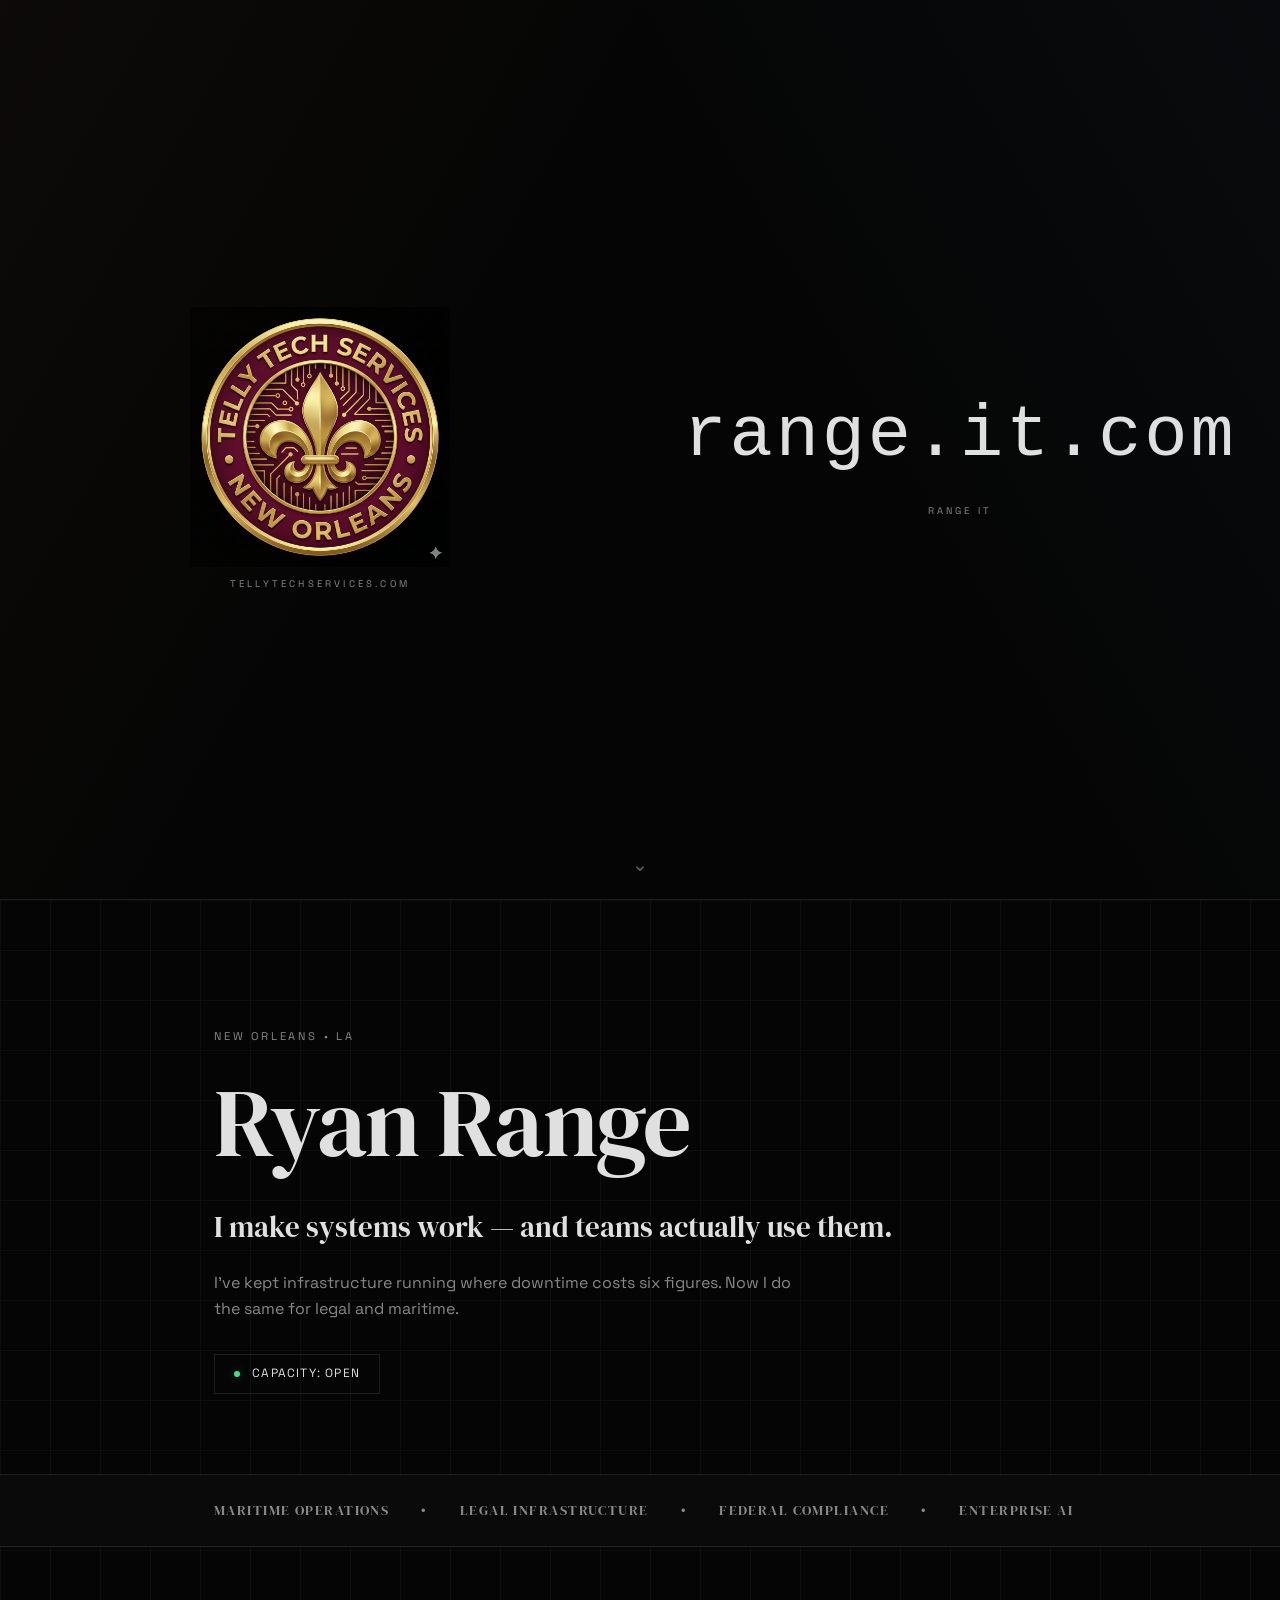
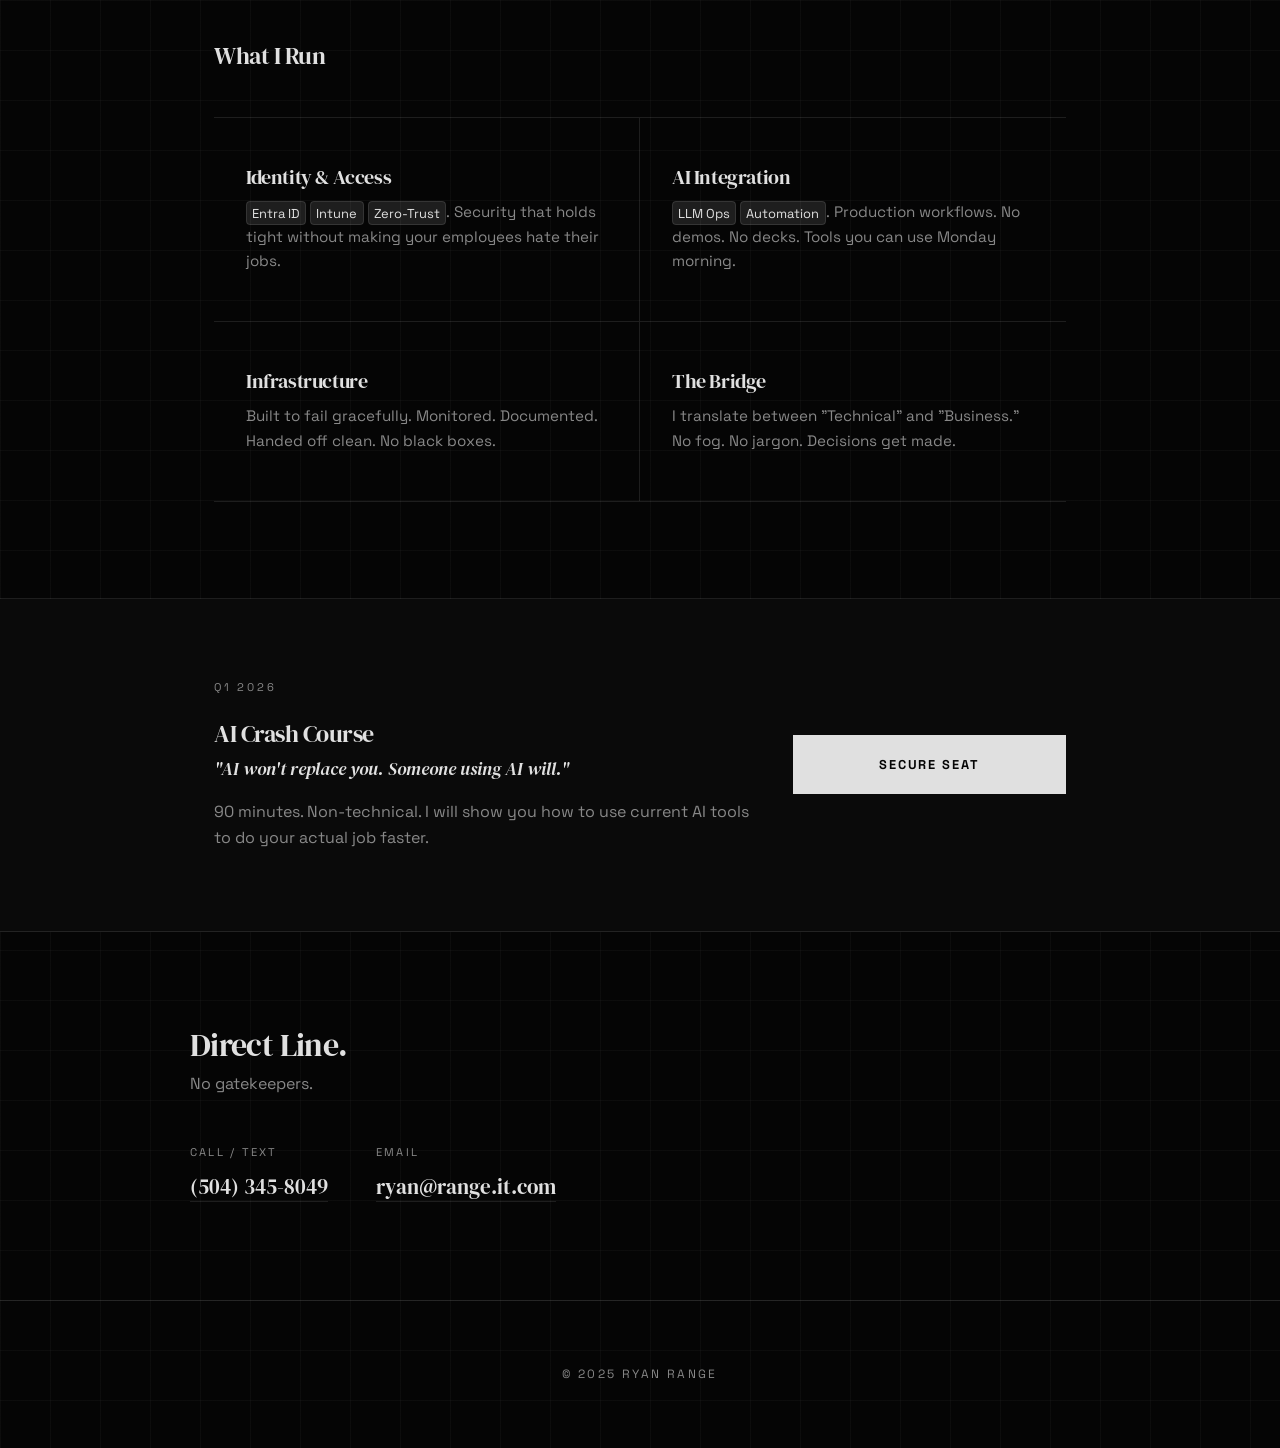
==== commit e1a87449: "Add vortex loader and gateway router" ====
--- a/index.html
+++ b/index.html
@@ -50,7 +50,7 @@
             /* Palette: Void & Bone */
             --bg: #050505;
             --bg-alt: #0a0a0a;
-            --text: #fdfbf7;
+            --text: #e0e0e0;
             --muted: #888888;
             --accent: #d4d4d8;
             --border: rgba(253, 251, 247, 0.1);
@@ -94,6 +94,138 @@
         .hero-title { font-size: clamp(3.5rem, 10vw, 6rem); margin-bottom: 2rem; color: var(--text); }
         .hero-statement { font-size: clamp(1.2rem, 3vw, 1.8rem); font-family: 'DM Serif Display', serif; line-height: 1.35; margin-bottom: 1.5rem; max-width: 750px; }
         .hero-sub { color: var(--muted); max-width: 600px; margin-bottom: 2rem; font-size: 1rem; }
+
+        /* Vortex Loader */
+        #vortex-loader {
+            position: fixed;
+            inset: 0;
+            background: #000;
+            z-index: 10000;
+            display: grid;
+            place-items: center;
+            overflow: hidden;
+            animation: vortex-fade 1.2s forwards;
+            will-change: transform, opacity;
+        }
+        #vortex-loader::before {
+            content: "";
+            width: min(40vmin, 420px);
+            height: min(40vmin, 420px);
+            border-radius: 50%;
+            background:
+                conic-gradient(from 0deg, rgba(255, 255, 255, 0.95), rgba(255, 255, 255, 0) 35%, rgba(255, 255, 255, 0.8) 55%, rgba(255, 255, 255, 0) 75%, rgba(255, 255, 255, 0.9));
+            box-shadow: 0 0 20px rgba(255, 255, 255, 0.25), 0 0 60px rgba(255, 255, 255, 0.12);
+            animation: vortex-spin 0.8s linear infinite, vortex-pulse 0.8s ease-in-out infinite;
+            will-change: transform, opacity;
+        }
+        #vortex-loader::after {
+            content: "";
+            position: absolute;
+            inset: -20%;
+            background:
+                radial-gradient(circle at center, rgba(255, 255, 255, 0.95), rgba(255, 255, 255, 0.2) 18%, rgba(255, 255, 255, 0) 36%),
+                radial-gradient(circle at center, transparent 48%, rgba(255, 255, 255, 0.6) 50%, rgba(255, 255, 255, 0) 62%),
+                repeating-linear-gradient(120deg, rgba(255, 255, 255, 0.04) 0px, rgba(255, 255, 255, 0.04) 1px, transparent 1px, transparent 3px);
+            animation: vortex-shockwave 0.8s ease-out 1, vortex-flicker 0.2s steps(2) infinite;
+            opacity: 0.9;
+            will-change: transform, opacity;
+        }
+
+        @keyframes vortex-spin {
+            to { transform: rotate(720deg); }
+        }
+        @keyframes vortex-pulse {
+            0% { transform: scale(0.92); opacity: 0.8; }
+            40% { transform: scale(1.06); opacity: 1; }
+            70% { transform: scale(0.98); opacity: 0.9; }
+            100% { transform: scale(1); opacity: 0.95; }
+        }
+        @keyframes vortex-shockwave {
+            0% { transform: scale(0.2); opacity: 0.95; }
+            60% { transform: scale(1.1); opacity: 0.7; }
+            100% { transform: scale(1.6); opacity: 0; }
+        }
+        @keyframes vortex-flicker {
+            0% { opacity: 0.6; }
+            100% { opacity: 0.95; }
+        }
+        @keyframes vortex-fade {
+            0% { opacity: 1; transform: scale(1); }
+            65% { opacity: 1; transform: scale(1); }
+            100% { opacity: 0; transform: scale(0); }
+        }
+
+        /* Gateway */
+        #gateway {
+            min-height: 100vh;
+            display: flex;
+            background: #050505;
+            border-bottom: 1px solid var(--border);
+            position: relative;
+        }
+        .gateway-link {
+            flex: 1;
+            display: flex;
+            align-items: center;
+            justify-content: center;
+            text-align: center;
+            gap: 1rem;
+            border-bottom: none;
+            position: relative;
+            overflow: hidden;
+            text-decoration: none;
+        }
+        .gateway-link::before {
+            content: "";
+            position: absolute;
+            inset: 0;
+            opacity: 0.4;
+            pointer-events: none;
+        }
+        .gateway-link.telly::before {
+            background: linear-gradient(120deg, rgba(255, 180, 120, 0.08), transparent 60%);
+        }
+        .gateway-link.range::before {
+            background: linear-gradient(240deg, rgba(120, 180, 255, 0.08), transparent 60%);
+        }
+        .gateway-inner {
+            display: grid;
+            gap: 0.6rem;
+            place-items: center;
+            text-transform: uppercase;
+            letter-spacing: 0.2em;
+        }
+        .gateway-inner img {
+            max-width: min(38vmin, 260px);
+            width: 100%;
+            height: auto;
+            display: block;
+        }
+        .gateway-range {
+            font-family: ui-monospace, SFMono-Regular, SFMono-Regular, Menlo, Monaco, Consolas, "Liberation Mono", "Courier New", monospace;
+            font-size: clamp(2.2rem, 6vw, 4.5rem);
+            letter-spacing: 0.04em;
+            text-transform: none;
+            color: var(--text);
+        }
+        .gateway-label {
+            font-size: 0.6rem;
+            color: var(--muted);
+        }
+        .gateway-chevron {
+            position: absolute;
+            bottom: 18px;
+            left: 50%;
+            transform: translateX(-50%);
+            font-size: 1.2rem;
+            color: var(--muted);
+            opacity: 0.7;
+            pointer-events: none;
+        }
+        @media (max-width: 767px) {
+            #gateway { flex-direction: column; }
+            .gateway-link { min-height: 50vh; }
+        }
         
         .status-badge { display: inline-flex; align-items: center; padding: 0.6rem 1.2rem; border: 1px solid var(--border); font-size: 0.75rem; letter-spacing: 0.1em; text-transform: uppercase; color: var(--text); }
         
@@ -148,7 +280,25 @@
 </head>
 <body>
 
+<div id="vortex-loader" aria-hidden="true"></div>
+
 <main>
+    <section id="gateway">
+        <a class="gateway-link telly" href="https://tellytechservices.com">
+            <div class="gateway-inner">
+                <img src="assets/assets/telly-logo.png" alt="Telly Tech Services">
+                <span class="gateway-label">tellytechservices.com</span>
+            </div>
+        </a>
+        <a class="gateway-link range" href="https://range.it.com">
+            <div class="gateway-inner">
+                <div class="gateway-range">range.it.com</div>
+                <span class="gateway-label">RANGE IT</span>
+            </div>
+        </a>
+        <div class="gateway-chevron" aria-hidden="true">⌄</div>
+    </section>
+
     <header>
         <div class="container">
             <span class="label">New Orleans • LA</span>
@@ -233,30 +383,16 @@
 
 <footer><div class="container">&copy; 2025 Ryan Range</div></footer>
 
-<style>
-  .resume-float {
-    position: fixed;
-    bottom: 25px;
-    left: 50%;
-    transform: translateX(-50%);
-    background: #2563eb; /* Your accent blue */
-    color: white;
-    padding: 12px 24px;
-    border-radius: 50px;
-    font-family: -apple-system, system-ui, sans-serif;
-    font-weight: 600;
-    text-decoration: none;
-    box-shadow: 0 4px 15px rgba(37, 99, 235, 0.4);
-    z-index: 9999;
-    font-size: 16px;
-    border: 1px solid rgba(255,255,255,0.2);
-    backdrop-filter: blur(4px);
-  }
-  .resume-float:active {
-    transform: translateX(-50%) scale(0.95);
-  }
-</style>
-<a href="https://resume.ryanrange.click" class="resume-float">📄 View Resume</a>
+<script>
+    const loader = document.getElementById('vortex-loader');
+    if (loader) {
+        loader.addEventListener('animationend', () => {
+            if (loader && loader.parentNode) {
+                loader.parentNode.removeChild(loader);
+            }
+        }, { once: true });
+    }
+</script>
 
 </body>
 </html>
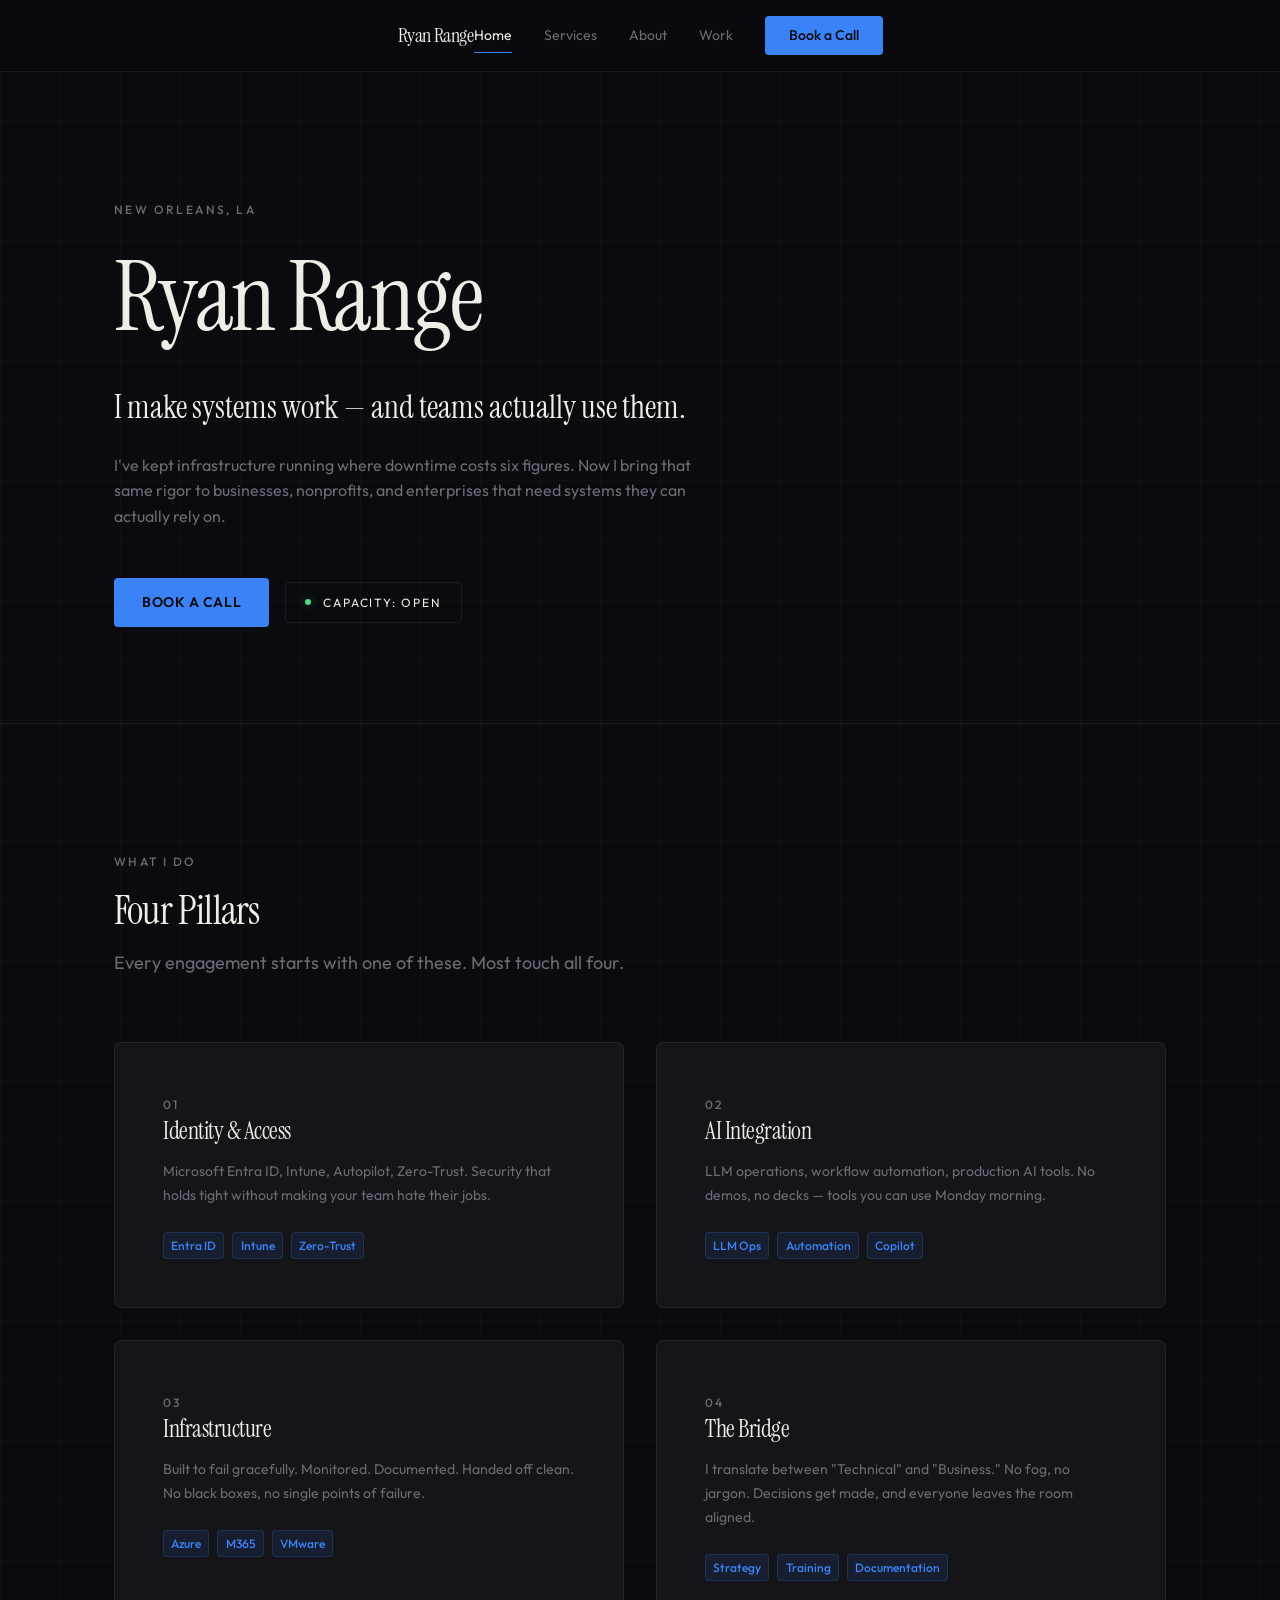
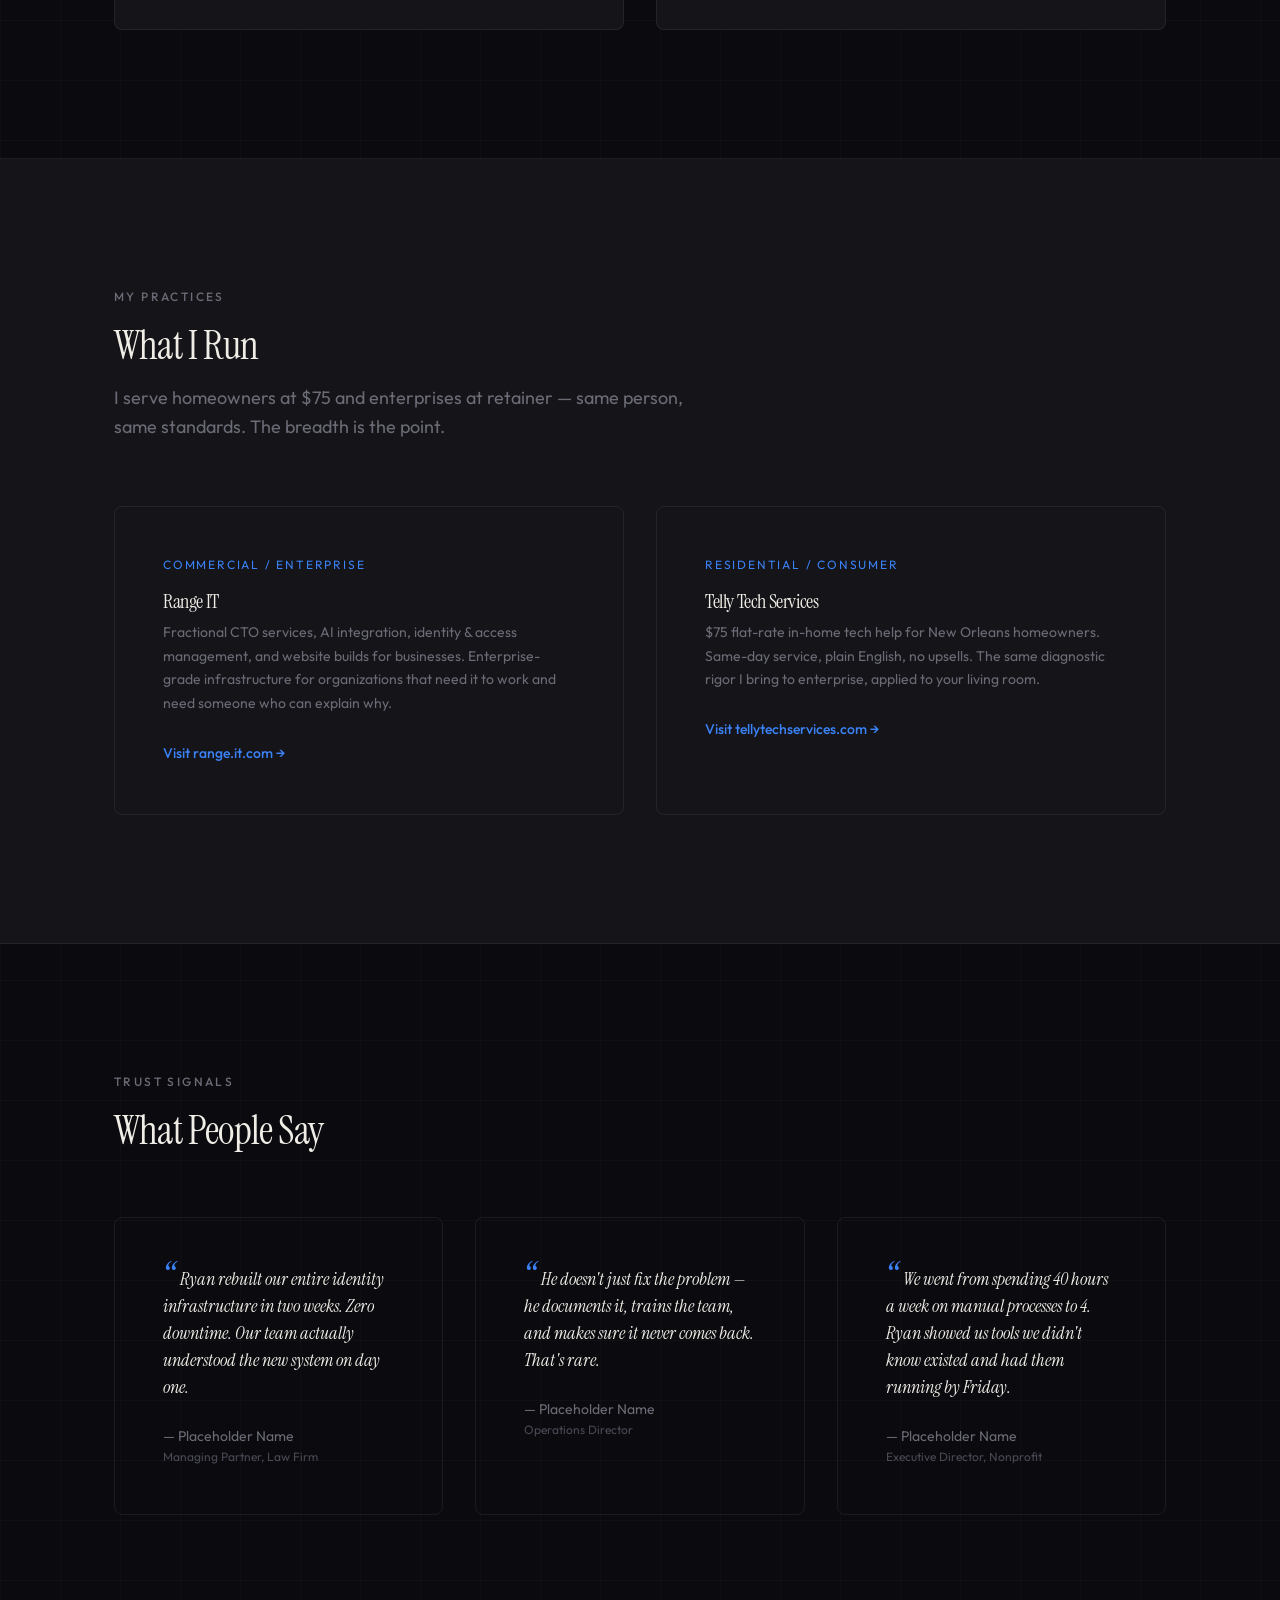
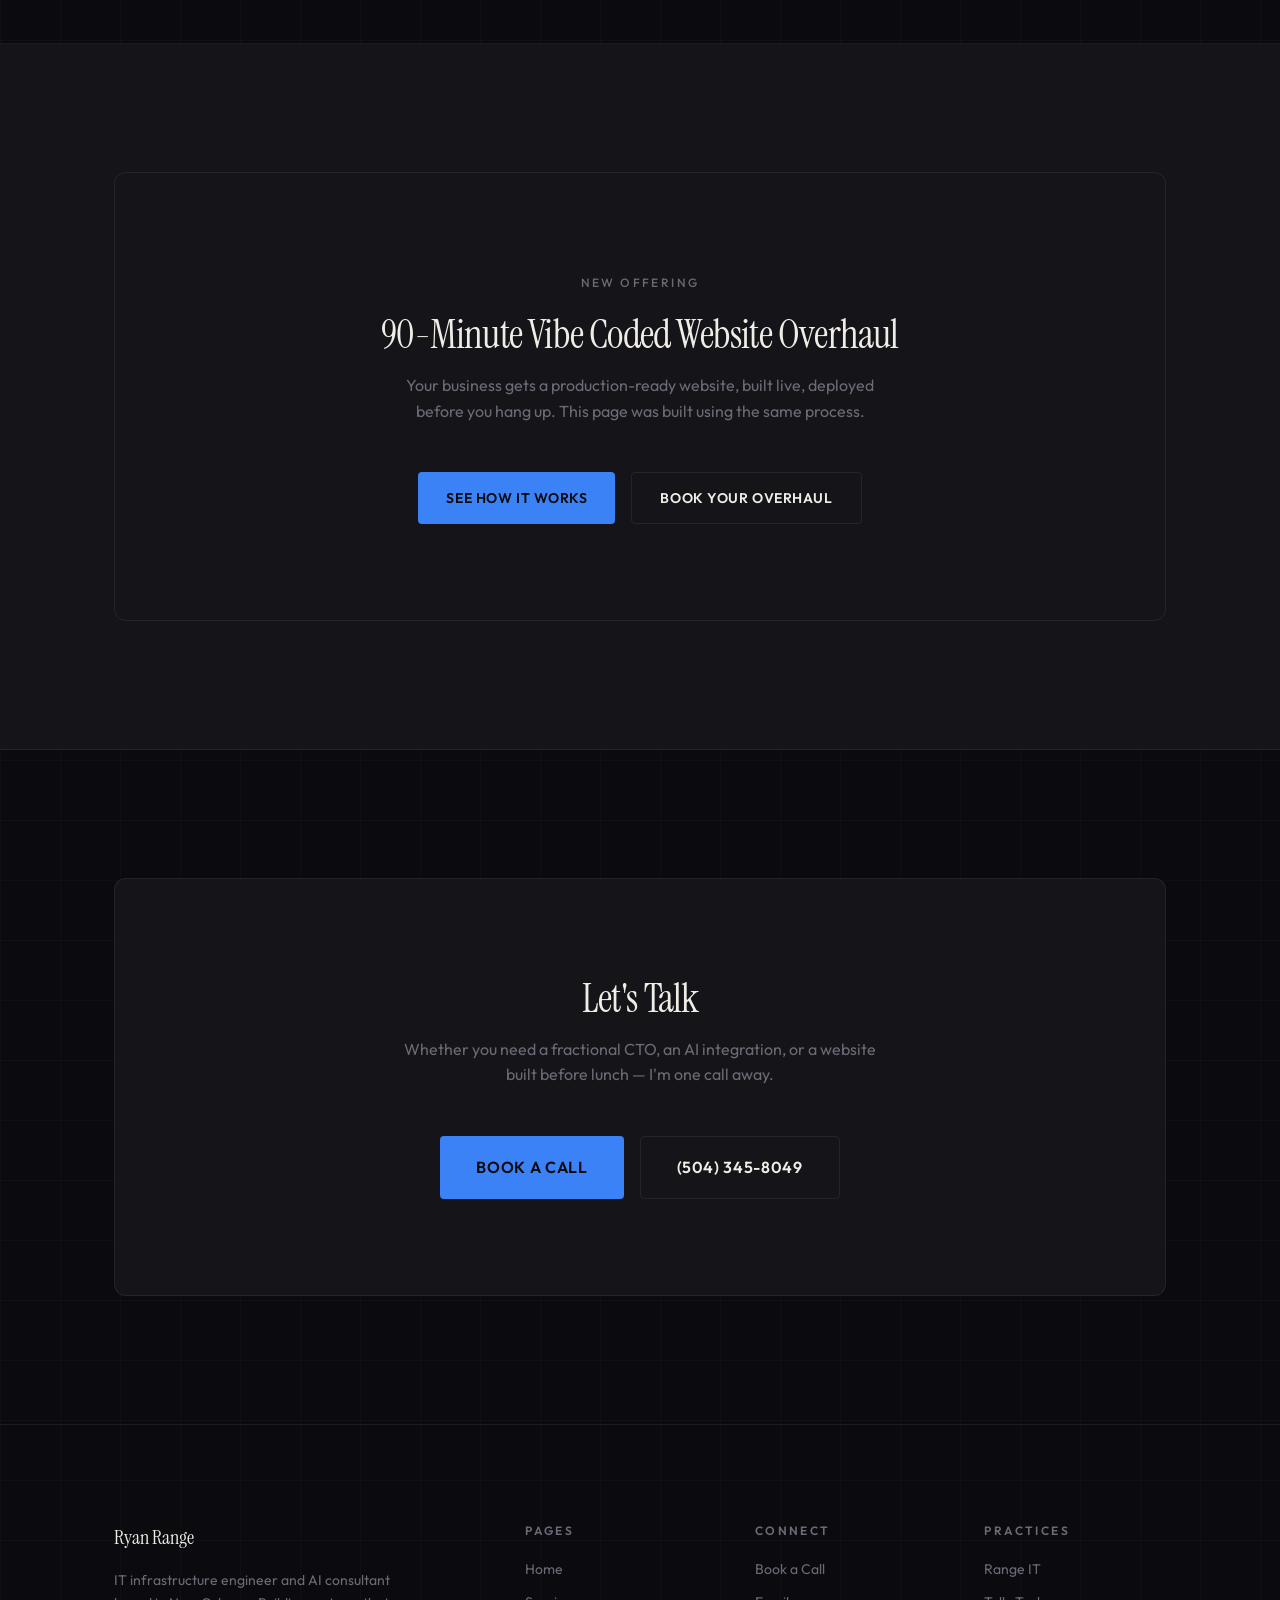
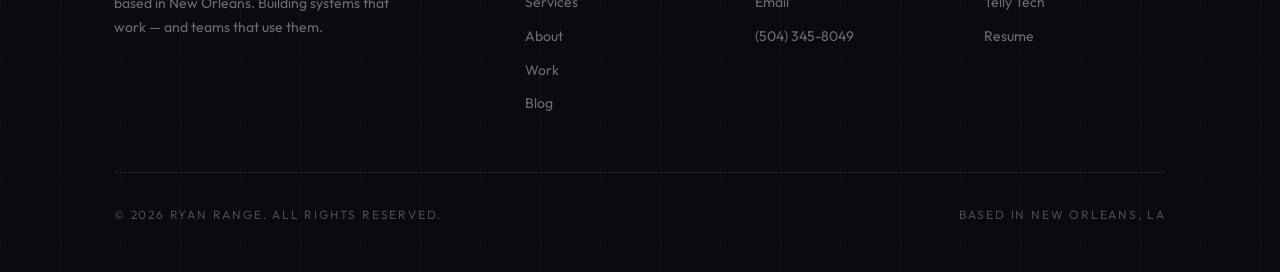
==== commit 637c405e: "Rebuild ryanrange.click as multi-page professional portfolio Complete rebuild from single-page HTML " ====
--- a/index.html
+++ b/index.html
@@ -3,25 +3,34 @@
 <head>
     <meta charset="UTF-8">
     <meta name="viewport" content="width=device-width, initial-scale=1.0">
-    <title>RYAN RANGE | SYSTEMS AUTHORITY</title>
-    <meta name="description" content="Identity, automation, and workplace systems. AI consulting for Legal & Maritime. New Orleans.">
+    <title>Ryan Range — Infrastructure, AI & Technical Strategy in New Orleans</title>
+    <meta name="description" content="Ryan Range is an IT infrastructure engineer and AI consultant in New Orleans. Fractional CTO, identity & access, AI integration, and web builds for businesses and nonprofits.">
     <link rel="canonical" href="https://ryanrange.click/">
 
-    <meta property="og:type" content="profile">
-    <meta property="og:title" content="Ryan Range | Systems Authority">
-    <meta property="og:description" content="Identity, automation, and workplace systems. AI consulting for Legal & Maritime. New Orleans.">
+    <!-- Open Graph -->
+    <meta property="og:type" content="website">
+    <meta property="og:title" content="Ryan Range — Infrastructure, AI & Technical Strategy">
+    <meta property="og:description" content="IT infrastructure engineer and AI consultant in New Orleans. Fractional CTO, identity & access, AI integration, and web builds.">
     <meta property="og:url" content="https://ryanrange.click/">
-    <meta property="og:image" content="https://ryanrange.click/avatar.jpg">
-    
+    <meta property="og:image" content="https://ryanrange.click/assets/img/og-image.png">
+    <meta property="og:image:width" content="1200">
+    <meta property="og:image:height" content="630">
+
+    <!-- Twitter Card -->
     <meta name="twitter:card" content="summary_large_image">
-    <meta name="twitter:title" content="Ryan Range | Systems Authority">
-    <meta name="twitter:description" content="Identity, automation, and workplace systems.">
-    <meta name="twitter:image" content="https://ryanrange.click/avatar.jpg">
-
+    <meta name="twitter:title" content="Ryan Range — Infrastructure, AI & Technical Strategy">
+    <meta name="twitter:description" content="IT infrastructure engineer and AI consultant in New Orleans.">
+    <meta name="twitter:image" content="https://ryanrange.click/assets/img/og-image.png">
+
+    <!-- Fonts -->
     <link rel="preconnect" href="https://fonts.googleapis.com">
     <link rel="preconnect" href="https://fonts.gstatic.com" crossorigin>
-    <link href="https://fonts.googleapis.com/css2?family=DM+Serif+Display&family=Space+Grotesk:wght@300;400;600&display=swap" rel="stylesheet">
-
+    <link href="https://fonts.googleapis.com/css2?family=Instrument+Serif&family=Outfit:wght@300;400;500;600;700&display=swap" rel="stylesheet">
+
+    <!-- Styles -->
+    <link rel="stylesheet" href="assets/css/main.css">
+
+    <!-- Structured Data -->
     <script type="application/ld+json">
     {
       "@context": "https://schema.org",
@@ -29,7 +38,9 @@
       "name": "Ryan Range",
       "jobTitle": "IT Infrastructure Engineer & AI Consultant",
       "url": "https://ryanrange.click",
-      "image": "https://ryanrange.click/avatar.jpg",
+      "image": "https://ryanrange.click/assets/img/og-image.png",
+      "telephone": "+15043458049",
+      "email": "ryan@range.it.com",
       "sameAs": [
         "https://ryanrange.click/linkedin",
         "https://www.youtube.com/@ryantrange"
@@ -40,359 +51,252 @@
         "addressRegion": "LA",
         "addressCountry": "US"
       },
-      "description": "Enterprise Systems Authority. Specializing in Microsoft Entra ID, Intune, and AI Implementation. Not a videographer.",
-      "knowsAbout": ["IT Infrastructure", "Microsoft 365", "Artificial Intelligence", "Maritime Systems", "Legal Tech"]
+      "alumniOf": {
+        "@type": "EducationalOrganization",
+        "name": "Dillard University"
+      },
+      "description": "10+ years in IT infrastructure and systems administration. Fractional CTO, AI integration, identity & access management, and web builds for businesses and nonprofits in New Orleans.",
+      "knowsAbout": ["IT Infrastructure", "Microsoft 365", "Artificial Intelligence", "Entra ID", "Intune", "Azure", "Maritime Systems", "Legal Tech", "Web Development"]
     }
     </script>
-
-    <style>
-        :root {
-            /* Palette: Void & Bone */
-            --bg: #050505;
-            --bg-alt: #0a0a0a;
-            --text: #e0e0e0;
-            --muted: #888888;
-            --accent: #d4d4d8;
-            --border: rgba(253, 251, 247, 0.1);
-            --grid: rgba(253, 251, 247, 0.03);
-        }
-
-        * { margin: 0; padding: 0; box-sizing: border-box; }
-        html { scroll-behavior: smooth; font-size: 16px; }
-
-        body {
-            font-family: 'Space Grotesk', sans-serif;
-            background-color: var(--bg);
-            color: var(--text);
-            line-height: 1.6;
-            min-height: 100vh;
-            background-image: linear-gradient(var(--grid) 1px, transparent 1px), linear-gradient(90deg, var(--grid) 1px, transparent 1px);
-            background-size: 50px 50px;
-        }
-
-        .container { max-width: 900px; margin: 0 auto; padding: 0 1.5rem; }
-        
-        /* Typography */
-        h1, h2, h3 { font-family: 'DM Serif Display', serif; font-weight: 400; line-height: 1.1; letter-spacing: -0.02em; }
-        a { color: inherit; text-decoration: none; border-bottom: 1px solid var(--border); transition: border-color 0.2s; }
-        a:hover { border-bottom-color: var(--text); }
-        .label { font-size: 0.7rem; text-transform: uppercase; letter-spacing: 0.25em; color: var(--muted); margin-bottom: 1.5rem; display: block; }
-        
-        /* Tech Badges */
-        code {
-            font-family: 'Space Grotesk', sans-serif;
-            background: rgba(255, 255, 255, 0.1);
-            padding: 0.2em 0.4em;
-            border-radius: 4px;
-            font-size: 0.85em;
-            color: var(--text);
-            border: 1px solid var(--border);
-        }
-
-        /* Hero */
-        header { padding: 8rem 0 5rem; border-bottom: 1px solid var(--border); }
-        .hero-title { font-size: clamp(3.5rem, 10vw, 6rem); margin-bottom: 2rem; color: var(--text); }
-        .hero-statement { font-size: clamp(1.2rem, 3vw, 1.8rem); font-family: 'DM Serif Display', serif; line-height: 1.35; margin-bottom: 1.5rem; max-width: 750px; }
-        .hero-sub { color: var(--muted); max-width: 600px; margin-bottom: 2rem; font-size: 1rem; }
-
-        /* Vortex Loader */
-        #vortex-loader {
-            position: fixed;
-            inset: 0;
-            background: #000;
-            z-index: 10000;
-            display: grid;
-            place-items: center;
-            overflow: hidden;
-            animation: vortex-fade 1.2s forwards;
-            will-change: transform, opacity;
-        }
-        #vortex-loader::before {
-            content: "";
-            width: min(40vmin, 420px);
-            height: min(40vmin, 420px);
-            border-radius: 50%;
-            background:
-                conic-gradient(from 0deg, rgba(255, 255, 255, 0.95), rgba(255, 255, 255, 0) 35%, rgba(255, 255, 255, 0.8) 55%, rgba(255, 255, 255, 0) 75%, rgba(255, 255, 255, 0.9));
-            box-shadow: 0 0 20px rgba(255, 255, 255, 0.25), 0 0 60px rgba(255, 255, 255, 0.12);
-            animation: vortex-spin 0.8s linear infinite, vortex-pulse 0.8s ease-in-out infinite;
-            will-change: transform, opacity;
-        }
-        #vortex-loader::after {
-            content: "";
-            position: absolute;
-            inset: -20%;
-            background:
-                radial-gradient(circle at center, rgba(255, 255, 255, 0.95), rgba(255, 255, 255, 0.2) 18%, rgba(255, 255, 255, 0) 36%),
-                radial-gradient(circle at center, transparent 48%, rgba(255, 255, 255, 0.6) 50%, rgba(255, 255, 255, 0) 62%),
-                repeating-linear-gradient(120deg, rgba(255, 255, 255, 0.04) 0px, rgba(255, 255, 255, 0.04) 1px, transparent 1px, transparent 3px);
-            animation: vortex-shockwave 0.8s ease-out 1, vortex-flicker 0.2s steps(2) infinite;
-            opacity: 0.9;
-            will-change: transform, opacity;
-        }
-
-        @keyframes vortex-spin {
-            to { transform: rotate(720deg); }
-        }
-        @keyframes vortex-pulse {
-            0% { transform: scale(0.92); opacity: 0.8; }
-            40% { transform: scale(1.06); opacity: 1; }
-            70% { transform: scale(0.98); opacity: 0.9; }
-            100% { transform: scale(1); opacity: 0.95; }
-        }
-        @keyframes vortex-shockwave {
-            0% { transform: scale(0.2); opacity: 0.95; }
-            60% { transform: scale(1.1); opacity: 0.7; }
-            100% { transform: scale(1.6); opacity: 0; }
-        }
-        @keyframes vortex-flicker {
-            0% { opacity: 0.6; }
-            100% { opacity: 0.95; }
-        }
-        @keyframes vortex-fade {
-            0% { opacity: 1; transform: scale(1); }
-            65% { opacity: 1; transform: scale(1); }
-            100% { opacity: 0; transform: scale(0); }
-        }
-
-        /* Gateway */
-        #gateway {
-            min-height: 100vh;
-            display: flex;
-            background: #050505;
-            border-bottom: 1px solid var(--border);
-            position: relative;
-        }
-        .gateway-link {
-            flex: 1;
-            display: flex;
-            align-items: center;
-            justify-content: center;
-            text-align: center;
-            gap: 1rem;
-            border-bottom: none;
-            position: relative;
-            overflow: hidden;
-            text-decoration: none;
-        }
-        .gateway-link::before {
-            content: "";
-            position: absolute;
-            inset: 0;
-            opacity: 0.4;
-            pointer-events: none;
-        }
-        .gateway-link.telly::before {
-            background: linear-gradient(120deg, rgba(255, 180, 120, 0.08), transparent 60%);
-        }
-        .gateway-link.range::before {
-            background: linear-gradient(240deg, rgba(120, 180, 255, 0.08), transparent 60%);
-        }
-        .gateway-inner {
-            display: grid;
-            gap: 0.6rem;
-            place-items: center;
-            text-transform: uppercase;
-            letter-spacing: 0.2em;
-        }
-        .gateway-inner img {
-            max-width: min(38vmin, 260px);
-            width: 100%;
-            height: auto;
-            display: block;
-        }
-        .gateway-range {
-            font-family: ui-monospace, SFMono-Regular, SFMono-Regular, Menlo, Monaco, Consolas, "Liberation Mono", "Courier New", monospace;
-            font-size: clamp(2.2rem, 6vw, 4.5rem);
-            letter-spacing: 0.04em;
-            text-transform: none;
-            color: var(--text);
-        }
-        .gateway-label {
-            font-size: 0.6rem;
-            color: var(--muted);
-        }
-        .gateway-chevron {
-            position: absolute;
-            bottom: 18px;
-            left: 50%;
-            transform: translateX(-50%);
-            font-size: 1.2rem;
-            color: var(--muted);
-            opacity: 0.7;
-            pointer-events: none;
-        }
-        @media (max-width: 767px) {
-            #gateway { flex-direction: column; }
-            .gateway-link { min-height: 50vh; }
-        }
-        
-        .status-badge { display: inline-flex; align-items: center; padding: 0.6rem 1.2rem; border: 1px solid var(--border); font-size: 0.75rem; letter-spacing: 0.1em; text-transform: uppercase; color: var(--text); }
-        
-        /* Pulse Animation (With Reduced Motion Guardrail) */
-        .status-dot {
-            width: 6px;
-            height: 6px;
-            background-color: #4ade80;
-            border-radius: 50%;
-            margin-right: 12px;
-            box-shadow: 0 0 10px rgba(74, 222, 128, 0.4);
-            animation: pulse 2s infinite;
-        }
-        @media (prefers-reduced-motion: reduce) {
-            .status-dot { animation: none; }
-        }
-        @keyframes pulse {
-            0% { box-shadow: 0 0 0 0 rgba(74, 222, 128, 0.4); }
-            70% { box-shadow: 0 0 0 6px rgba(74, 222, 128, 0); }
-            100% { box-shadow: 0 0 0 0 rgba(74, 222, 128, 0); }
-        }
-
-        /* Services */
-        .services { padding: 6rem 0; border-bottom: 1px solid var(--border); }
-        .services-header { font-size: 1.5rem; margin-bottom: 3rem; }
-        .services-grid { display: grid; grid-template-columns: 1fr; gap: 0; border-top: 1px solid var(--border); }
-        .service-item { padding: 3rem 2rem; border-bottom: 1px solid var(--border); }
-        .service-title { font-size: 1.25rem; margin-bottom: 0.75rem; color: var(--text); }
-        .service-desc { color: var(--muted); font-size: 0.95rem; line-height: 1.6; }
-        
-        @media(max-width: 699px) { .service-item { padding: 2rem 0; } .service-item:last-child { border-bottom: none; } }
-        @media(min-width: 700px) { .services-grid { grid-template-columns: 1fr 1fr; } .service-item:nth-child(odd) { border-right: 1px solid var(--border); } }
-
-        /* Workshop */
-        .workshop { background: var(--bg-alt); border-bottom: 1px solid var(--border); padding: 5rem 0; }
-        .workshop-grid { display: grid; gap: 2rem; }
-        @media(min-width: 768px) { .workshop-grid { grid-template-columns: 2fr 1fr; align-items: center; } }
-        .workshop-tagline { font-family: 'DM Serif Display', serif; font-style: italic; margin: 0.5rem 0 1rem; font-size: 1.1rem; color: var(--text); }
-        .btn { display: inline-flex; justify-content: center; align-items: center; width: 100%; padding: 1.2rem; background: var(--text); color: var(--bg); font-weight: 700; text-transform: uppercase; letter-spacing: 0.15em; font-size: 0.8rem; border: none; cursor: pointer; transition: opacity 0.2s; }
-        .btn:hover { opacity: 0.9; border-bottom: none; }
-
-        /* Contact */
-        .contact { padding: 6rem 0; }
-        .contact-header { font-size: 2rem; margin-bottom: 0.5rem; }
-        .contact-sub { color: var(--muted); margin-bottom: 3rem; }
-        .contact-methods { display: flex; flex-wrap: wrap; gap: 3rem; }
-        .contact-item span { display: block; font-size: 0.7rem; color: var(--muted); text-transform: uppercase; letter-spacing: 0.2em; margin-bottom: 0.5rem; }
-        .contact-item a { font-size: 1.3rem; font-family: 'DM Serif Display', serif; color: var(--text); }
-        
-        footer { padding: 4rem 0; font-size: 0.75rem; color: var(--muted); border-top: 1px solid var(--border); text-align: center; text-transform: uppercase; letter-spacing: 0.2em; }
-    </style>
 </head>
 <body>
-
-<div id="vortex-loader" aria-hidden="true"></div>
-
-<main>
-    <section id="gateway">
-        <a class="gateway-link telly" href="https://tellytechservices.com">
-            <div class="gateway-inner">
-                <img src="assets/assets/telly-logo.png" alt="Telly Tech Services">
-                <span class="gateway-label">tellytechservices.com</span>
-            </div>
-        </a>
-        <a class="gateway-link range" href="https://range.it.com">
-            <div class="gateway-inner">
-                <div class="gateway-range">range.it.com</div>
-                <span class="gateway-label">RANGE IT</span>
-            </div>
-        </a>
-        <div class="gateway-chevron" aria-hidden="true">⌄</div>
-    </section>
-
-    <header>
+    <a href="#main-content" class="skip-link">Skip to main content</a>
+
+    <!-- Header -->
+    <header class="site-header" role="banner">
         <div class="container">
-            <span class="label">New Orleans • LA</span>
-            <h1 class="hero-title">Ryan Range</h1>
-            <p class="hero-statement">I make systems work — and teams actually use them.</p>
-            <p class="hero-sub">I've kept infrastructure running where downtime costs six figures. Now I do the same for legal and maritime.</p>
-            <div class="status-badge"><span class="status-dot" aria-hidden="true"></span>Capacity: Open</div>
+            <nav class="nav" aria-label="Primary navigation">
+                <a href="/" class="nav__logo">Ryan Range</a>
+                <button class="nav__toggle" aria-expanded="false" aria-controls="nav-menu" aria-label="Toggle navigation">
+                    <span></span>
+                    <span></span>
+                    <span></span>
+                </button>
+                <div class="nav__links" id="nav-menu" role="menubar">
+                    <a href="/" class="nav__link nav__link--active" role="menuitem" data-page="/">Home</a>
+                    <a href="services.html" class="nav__link" role="menuitem" data-page="/services">Services</a>
+                    <a href="about.html" class="nav__link" role="menuitem" data-page="/about">About</a>
+                    <a href="work.html" class="nav__link" role="menuitem" data-page="/work">Work</a>
+                    <a href="contact.html" class="nav__cta" role="menuitem">Book a Call</a>
+                </div>
+            </nav>
         </div>
     </header>
 
-    <div style="border-bottom: 1px solid var(--border); padding: 1.5rem 0; background: var(--bg-alt);">
-        <div class="container" style="display: flex; gap: 2rem; overflow-x: auto; white-space: nowrap; font-family: 'DM Serif Display', serif; color: var(--muted); text-transform: uppercase; letter-spacing: 0.1em; font-size: 0.9rem; scrollbar-width: none;">
-            <span>Maritime Operations</span>
-            <span>•</span>
-            <span>Legal Infrastructure</span>
-            <span>•</span>
-            <span>Federal Compliance</span>
-            <span>•</span>
-            <span>Enterprise AI</span>
+    <main id="main-content">
+
+        <!-- Hero -->
+        <section class="hero">
+            <div class="container">
+                <span class="label hero__label">New Orleans, LA</span>
+                <h1 class="hero__title">Ryan Range</h1>
+
+                <!-- Active tagline -->
+                <p class="hero__tagline">I make systems work — and teams actually use them.</p>
+
+                <!-- Tagline alternatives — swap by uncommenting your pick:
+                <p class="hero__tagline">Your infrastructure shouldn't need a translator. I am one anyway.</p>
+                <p class="hero__tagline">10 years keeping systems running where failure isn't an option. Now I do it for you.</p>
+                <p class="hero__tagline">The technical strategist New Orleans businesses call when it has to work.</p>
+                <p class="hero__tagline">I build the infrastructure. I train the team. I stick around until it holds.</p>
+                <p class="hero__tagline">Enterprise-grade IT for organizations that can't afford downtime — or jargon.</p>
+                -->
+
+                <p class="hero__sub">I've kept infrastructure running where downtime costs six figures. Now I bring that same rigor to businesses, nonprofits, and enterprises that need systems they can actually rely on.</p>
+
+                <div class="hero__actions">
+                    <a href="contact.html" class="btn btn--primary">Book a Call</a>
+                    <div class="status-badge">
+                        <span class="status-dot" aria-hidden="true"></span>
+                        Capacity: Open
+                    </div>
+                </div>
+            </div>
+        </section>
+
+        <!-- Services Overview -->
+        <section class="section section--border">
+            <div class="container">
+                <div class="section-header reveal">
+                    <span class="label section-header__label">What I Do</span>
+                    <h2 class="section-header__title">Four Pillars</h2>
+                    <p class="section-header__desc">Every engagement starts with one of these. Most touch all four.</p>
+                </div>
+
+                <div class="services-grid">
+                    <a href="services.html#identity" class="card reveal reveal--delay-1">
+                        <span class="label card__label">01</span>
+                        <h3 class="card__title">Identity & Access</h3>
+                        <p class="card__desc">Microsoft Entra ID, Intune, Autopilot, Zero-Trust. Security that holds tight without making your team hate their jobs.</p>
+                        <div class="card__tags">
+                            <span class="tag">Entra ID</span>
+                            <span class="tag">Intune</span>
+                            <span class="tag">Zero-Trust</span>
+                        </div>
+                    </a>
+                    <a href="services.html#ai" class="card reveal reveal--delay-2">
+                        <span class="label card__label">02</span>
+                        <h3 class="card__title">AI Integration</h3>
+                        <p class="card__desc">LLM operations, workflow automation, production AI tools. No demos, no decks — tools you can use Monday morning.</p>
+                        <div class="card__tags">
+                            <span class="tag">LLM Ops</span>
+                            <span class="tag">Automation</span>
+                            <span class="tag">Copilot</span>
+                        </div>
+                    </a>
+                    <a href="services.html#infrastructure" class="card reveal reveal--delay-3">
+                        <span class="label card__label">03</span>
+                        <h3 class="card__title">Infrastructure</h3>
+                        <p class="card__desc">Built to fail gracefully. Monitored. Documented. Handed off clean. No black boxes, no single points of failure.</p>
+                        <div class="card__tags">
+                            <span class="tag">Azure</span>
+                            <span class="tag">M365</span>
+                            <span class="tag">VMware</span>
+                        </div>
+                    </a>
+                    <a href="services.html#bridge" class="card reveal reveal--delay-4">
+                        <span class="label card__label">04</span>
+                        <h3 class="card__title">The Bridge</h3>
+                        <p class="card__desc">I translate between "Technical" and "Business." No fog, no jargon. Decisions get made, and everyone leaves the room aligned.</p>
+                        <div class="card__tags">
+                            <span class="tag">Strategy</span>
+                            <span class="tag">Training</span>
+                            <span class="tag">Documentation</span>
+                        </div>
+                    </a>
+                </div>
+            </div>
+        </section>
+
+        <!-- Brand Ecosystem -->
+        <section class="section section--surface section--border">
+            <div class="container">
+                <div class="section-header reveal">
+                    <span class="label section-header__label">My Practices</span>
+                    <h2 class="section-header__title">What I Run</h2>
+                    <p class="section-header__desc">I serve homeowners at $75 and enterprises at retainer — same person, same standards. The breadth is the point.</p>
+                </div>
+
+                <div class="brands">
+                    <div class="brand-card reveal reveal--delay-1">
+                        <p class="brand-card__type">Commercial / Enterprise</p>
+                        <h3 class="brand-card__name">Range IT</h3>
+                        <p class="brand-card__desc">Fractional CTO services, AI integration, identity & access management, and website builds for businesses. Enterprise-grade infrastructure for organizations that need it to work and need someone who can explain why.</p>
+                        <a href="https://range.it.com" class="brand-card__link" target="_blank" rel="noopener">Visit range.it.com →</a>
+                    </div>
+                    <div class="brand-card reveal reveal--delay-2">
+                        <p class="brand-card__type">Residential / Consumer</p>
+                        <h3 class="brand-card__name">Telly Tech Services</h3>
+                        <p class="brand-card__desc">$75 flat-rate in-home tech help for New Orleans homeowners. Same-day service, plain English, no upsells. The same diagnostic rigor I bring to enterprise, applied to your living room.</p>
+                        <a href="https://tellytechservices.com" class="brand-card__link" target="_blank" rel="noopener">Visit tellytechservices.com →</a>
+                    </div>
+                </div>
+            </div>
+        </section>
+
+        <!-- Social Proof -->
+        <section class="section section--border">
+            <div class="container">
+                <div class="section-header reveal">
+                    <span class="label section-header__label">Trust Signals</span>
+                    <h2 class="section-header__title">What People Say</h2>
+                </div>
+
+                <div class="testimonials">
+                    <!-- Placeholder testimonials — Ryan will replace with real quotes -->
+                    <div class="testimonial reveal reveal--delay-1">
+                        <p class="testimonial__quote">Ryan rebuilt our entire identity infrastructure in two weeks. Zero downtime. Our team actually understood the new system on day one.</p>
+                        <p class="testimonial__author">— Placeholder Name</p>
+                        <p class="testimonial__role">Managing Partner, Law Firm</p>
+                    </div>
+                    <div class="testimonial reveal reveal--delay-2">
+                        <p class="testimonial__quote">He doesn't just fix the problem — he documents it, trains the team, and makes sure it never comes back. That's rare.</p>
+                        <p class="testimonial__author">— Placeholder Name</p>
+                        <p class="testimonial__role">Operations Director</p>
+                    </div>
+                    <div class="testimonial reveal reveal--delay-3">
+                        <p class="testimonial__quote">We went from spending 40 hours a week on manual processes to 4. Ryan showed us tools we didn't know existed and had them running by Friday.</p>
+                        <p class="testimonial__author">— Placeholder Name</p>
+                        <p class="testimonial__role">Executive Director, Nonprofit</p>
+                    </div>
+                </div>
+            </div>
+        </section>
+
+        <!-- 90-Minute Overhaul Teaser -->
+        <section class="section section--surface section--border">
+            <div class="container">
+                <div class="cta-block reveal">
+                    <span class="label">New Offering</span>
+                    <h2 class="cta-block__title mt-md">90-Minute Vibe Coded Website Overhaul</h2>
+                    <p class="cta-block__desc">Your business gets a production-ready website, built live, deployed before you hang up. This page was built using the same process.</p>
+                    <div class="cta-block__actions">
+                        <a href="services.html#overhaul" class="btn btn--primary">See How It Works</a>
+                        <a href="contact.html" class="btn btn--outline">Book Your Overhaul</a>
+                    </div>
+                </div>
+            </div>
+        </section>
+
+        <!-- Final CTA -->
+        <section class="section">
+            <div class="container">
+                <div class="cta-block reveal">
+                    <h2 class="cta-block__title">Let's Talk</h2>
+                    <p class="cta-block__desc">Whether you need a fractional CTO, an AI integration, or a website built before lunch — I'm one call away.</p>
+                    <div class="cta-block__actions">
+                        <a href="contact.html" class="btn btn--primary btn--large">Book a Call</a>
+                        <a href="tel:15043458049" class="btn btn--outline btn--large">(504) 345-8049</a>
+                    </div>
+                </div>
+            </div>
+        </section>
+
+    </main>
+
+    <!-- Footer -->
+    <footer class="site-footer" role="contentinfo">
+        <div class="container">
+            <div class="footer-grid">
+                <div>
+                    <p class="footer-brand">Ryan Range</p>
+                    <p class="footer-desc">IT infrastructure engineer and AI consultant based in New Orleans. Building systems that work — and teams that use them.</p>
+                </div>
+                <div>
+                    <p class="footer-heading">Pages</p>
+                    <ul class="footer-links">
+                        <li><a href="/">Home</a></li>
+                        <li><a href="services.html">Services</a></li>
+                        <li><a href="about.html">About</a></li>
+                        <li><a href="work.html">Work</a></li>
+                        <li><a href="blog/">Blog</a></li>
+                    </ul>
+                </div>
+                <div>
+                    <p class="footer-heading">Connect</p>
+                    <ul class="footer-links">
+                        <li><a href="contact.html">Book a Call</a></li>
+                        <li><a href="mailto:ryan@range.it.com">Email</a></li>
+                        <li><a href="tel:15043458049">(504) 345-8049</a></li>
+                    </ul>
+                </div>
+                <div>
+                    <p class="footer-heading">Practices</p>
+                    <ul class="footer-links">
+                        <li><a href="https://range.it.com" target="_blank" rel="noopener">Range IT</a></li>
+                        <li><a href="https://tellytechservices.com" target="_blank" rel="noopener">Telly Tech</a></li>
+                        <li><a href="https://resume.ryanrange.click" target="_blank" rel="noopener">Resume</a></li>
+                    </ul>
+                </div>
+            </div>
+            <div class="footer-bottom">
+                <span>&copy; <span data-year></span> Ryan Range. All rights reserved.</span>
+                <span>Based in New Orleans, LA</span>
+            </div>
         </div>
-    </div>
-
-    <section class="services">
-        <div class="container">
-            <h2 class="services-header">What I Run</h2>
-            <div class="services-grid">
-                <div class="service-item">
-                    <h3 class="service-title">Identity & Access</h3>
-                    <p class="service-desc">
-                        <code>Entra ID</code> <code>Intune</code> <code>Zero-Trust</code>. Security that holds tight without making your employees hate their jobs.
-                    </p>
-                </div>
-                <div class="service-item">
-                    <h3 class="service-title">AI Integration</h3>
-                    <p class="service-desc">
-                        <code>LLM Ops</code> <code>Automation</code>. Production workflows. No demos. No decks. Tools you can use Monday morning.
-                    </p>
-                </div>
-                <div class="service-item">
-                    <h3 class="service-title">Infrastructure</h3>
-                    <p class="service-desc">Built to fail gracefully. Monitored. Documented. Handed off clean. No black boxes.</p>
-                </div>
-                <div class="service-item">
-                    <h3 class="service-title">The Bridge</h3>
-                    <p class="service-desc">I translate between "Technical" and "Business." No fog. No jargon. Decisions get made.</p>
-                </div>
-            </div>
-        </div>
-    </section>
-
-    <section class="workshop">
-        <div class="container">
-            <div class="workshop-grid">
-                <div>
-                    <span class="label">Q1 2026</span>
-                    <h2>AI Crash Course</h2>
-                    <p class="workshop-tagline">"AI won't replace you. Someone using AI will."</p>
-                    <p class="hero-sub" style="margin-bottom: 0;">90 minutes. Non-technical. I will show you how to use current AI tools to do your actual job faster.</p>
-                </div>
-                <div>
-                    <a href="https://ryanrange.click/ai" class="btn" style="border-bottom:none">Secure Seat</a>
-                </div>
-            </div>
-        </div>
-    </section>
-
-    <section class="contact container">
-        <h2 class="contact-header">Direct Line.</h2>
-        <p class="contact-sub">No gatekeepers.</p>
-        <div class="contact-methods">
-            <div class="contact-item">
-                <span>Call / Text</span>
-                <a href="tel:15043458049">(504) 345-8049</a>
-            </div>
-            <div class="contact-item">
-                <span>Email</span>
-                <a href="mailto:ryan@range.it.com">ryan@range.it.com</a>
-            </div>
-        </div>
-    </section>
-</main>
-
-<footer><div class="container">&copy; 2025 Ryan Range</div></footer>
-
-<script>
-    const loader = document.getElementById('vortex-loader');
-    if (loader) {
-        loader.addEventListener('animationend', () => {
-            if (loader && loader.parentNode) {
-                loader.parentNode.removeChild(loader);
-            }
-        }, { once: true });
-    }
-</script>
-
+    </footer>
+
+    <script src="assets/js/main.js"></script>
 </body>
 </html>
--- a/assets/css/main.css
+++ b/assets/css/main.css
@@ -0,0 +1,1296 @@
+/* ==========================================================================
+   ryanrange.click — Design System & Styles
+   Elevated dark technical aesthetic
+   ========================================================================== */
+
+/* --- Design Tokens --- */
+:root {
+  /* Colors */
+  --bg: #0a0a0f;
+  --bg-surface: #141419;
+  --bg-elevated: #1a1a22;
+  --text: #f0ede6;
+  --text-muted: #6b6b76;
+  --text-dim: #4a4a55;
+  --accent: #3b82f6;
+  --accent-hover: #2563eb;
+  --accent-glow: rgba(59, 130, 246, 0.15);
+  --accent-warm: #f59e0b;
+  --accent-warm-glow: rgba(245, 158, 11, 0.2);
+  --success: #4ade80;
+  --border: rgba(240, 237, 230, 0.08);
+  --border-hover: rgba(240, 237, 230, 0.16);
+  --grid-line: rgba(240, 237, 230, 0.025);
+
+  /* Typography */
+  --font-display: 'Instrument Serif', Georgia, serif;
+  --font-body: 'Outfit', system-ui, sans-serif;
+  --font-mono: 'JetBrains Mono', 'Fira Code', monospace;
+
+  /* Type Scale (fluid) */
+  --text-xs: 0.75rem;
+  --text-sm: 0.875rem;
+  --text-base: 1rem;
+  --text-lg: 1.125rem;
+  --text-xl: 1.25rem;
+  --text-2xl: 1.5rem;
+  --text-3xl: clamp(1.75rem, 3vw, 2rem);
+  --text-4xl: clamp(2rem, 4vw, 2.5rem);
+  --text-5xl: clamp(2.5rem, 6vw, 3.5rem);
+  --text-hero: clamp(3rem, 10vw, 6rem);
+
+  /* Spacing */
+  --space-xs: 0.25rem;
+  --space-sm: 0.5rem;
+  --space-md: 1rem;
+  --space-lg: 1.5rem;
+  --space-xl: 2rem;
+  --space-2xl: 3rem;
+  --space-3xl: 4rem;
+  --space-4xl: 6rem;
+  --space-5xl: 8rem;
+
+  /* Layout */
+  --max-width: 1100px;
+  --max-width-narrow: 800px;
+  --header-height: 72px;
+
+  /* Shadows */
+  --shadow-sm: 0 1px 3px rgba(0, 0, 0, 0.3);
+  --shadow-md: 0 4px 12px rgba(0, 0, 0, 0.4);
+  --shadow-lg: 0 8px 30px rgba(0, 0, 0, 0.5);
+  --shadow-glow: 0 0 20px var(--accent-glow);
+
+  /* Transitions */
+  --ease-out: cubic-bezier(0.16, 1, 0.3, 1);
+  --ease-in-out: cubic-bezier(0.65, 0, 0.35, 1);
+  --duration-fast: 150ms;
+  --duration-base: 250ms;
+  --duration-slow: 400ms;
+
+  /* Border Radius */
+  --radius-sm: 4px;
+  --radius-md: 8px;
+  --radius-lg: 12px;
+}
+
+/* --- Reset --- */
+*,
+*::before,
+*::after {
+  margin: 0;
+  padding: 0;
+  box-sizing: border-box;
+}
+
+html {
+  scroll-behavior: smooth;
+  font-size: 16px;
+  -webkit-text-size-adjust: 100%;
+  scroll-padding-top: var(--header-height);
+}
+
+body {
+  font-family: var(--font-body);
+  background-color: var(--bg);
+  color: var(--text);
+  line-height: 1.6;
+  min-height: 100vh;
+  -webkit-font-smoothing: antialiased;
+  -moz-osx-font-smoothing: grayscale;
+  background-image:
+    linear-gradient(var(--grid-line) 1px, transparent 1px),
+    linear-gradient(90deg, var(--grid-line) 1px, transparent 1px);
+  background-size: 60px 60px;
+}
+
+img, picture, video, canvas, svg {
+  display: block;
+  max-width: 100%;
+}
+
+input, button, textarea, select {
+  font: inherit;
+  color: inherit;
+}
+
+button {
+  cursor: pointer;
+}
+
+ul, ol {
+  list-style: none;
+}
+
+/* --- Skip Link --- */
+.skip-link {
+  position: absolute;
+  top: -100%;
+  left: var(--space-md);
+  padding: var(--space-sm) var(--space-md);
+  background: var(--accent);
+  color: var(--bg);
+  font-weight: 600;
+  font-size: var(--text-sm);
+  z-index: 1000;
+  border-radius: var(--radius-sm);
+  transition: top var(--duration-fast);
+}
+
+.skip-link:focus {
+  top: var(--space-md);
+}
+
+/* --- Typography --- */
+h1, h2, h3, h4 {
+  font-family: var(--font-display);
+  font-weight: 400;
+  line-height: 1.15;
+  letter-spacing: -0.02em;
+}
+
+h1 { font-size: var(--text-hero); }
+h2 { font-size: var(--text-4xl); }
+h3 { font-size: var(--text-2xl); }
+h4 { font-size: var(--text-xl); }
+
+p {
+  max-width: 65ch;
+}
+
+a {
+  color: inherit;
+  text-decoration: none;
+  transition: color var(--duration-base) var(--ease-out);
+}
+
+.label {
+  font-size: var(--text-xs);
+  text-transform: uppercase;
+  letter-spacing: 0.2em;
+  color: var(--text-muted);
+  font-weight: 500;
+}
+
+.accent-text {
+  color: var(--accent);
+}
+
+/* --- Layout --- */
+.container {
+  max-width: var(--max-width);
+  margin: 0 auto;
+  padding: 0 var(--space-lg);
+}
+
+.container--narrow {
+  max-width: var(--max-width-narrow);
+}
+
+.section {
+  padding: var(--space-5xl) 0;
+}
+
+.section--surface {
+  background: var(--bg-surface);
+}
+
+.section--border {
+  border-bottom: 1px solid var(--border);
+}
+
+/* --- Header / Navigation --- */
+.site-header {
+  position: sticky;
+  top: 0;
+  z-index: 100;
+  background: rgba(10, 10, 15, 0.85);
+  backdrop-filter: blur(12px);
+  -webkit-backdrop-filter: blur(12px);
+  border-bottom: 1px solid var(--border);
+  height: var(--header-height);
+  display: flex;
+  align-items: center;
+}
+
+.nav {
+  display: flex;
+  align-items: center;
+  justify-content: space-between;
+  width: 100%;
+}
+
+.nav__logo {
+  font-family: var(--font-display);
+  font-size: var(--text-xl);
+  letter-spacing: -0.02em;
+  white-space: nowrap;
+}
+
+.nav__logo:hover {
+  color: var(--accent);
+}
+
+.nav__links {
+  display: flex;
+  align-items: center;
+  gap: var(--space-xl);
+}
+
+.nav__link {
+  font-size: var(--text-sm);
+  font-weight: 400;
+  color: var(--text-muted);
+  position: relative;
+  padding: var(--space-xs) 0;
+  transition: color var(--duration-base);
+}
+
+.nav__link:hover,
+.nav__link--active {
+  color: var(--text);
+}
+
+.nav__link--active::after {
+  content: '';
+  position: absolute;
+  bottom: -2px;
+  left: 0;
+  right: 0;
+  height: 1px;
+  background: var(--accent);
+}
+
+.nav__cta {
+  font-size: var(--text-sm);
+  font-weight: 500;
+  color: var(--bg);
+  background: var(--accent);
+  padding: var(--space-sm) var(--space-lg);
+  border-radius: var(--radius-sm);
+  transition: background var(--duration-base), transform var(--duration-fast);
+}
+
+.nav__cta:hover {
+  background: var(--accent-hover);
+}
+
+.nav__cta:active {
+  transform: scale(0.97);
+}
+
+/* Hamburger */
+.nav__toggle {
+  display: none;
+  flex-direction: column;
+  justify-content: center;
+  gap: 5px;
+  width: 28px;
+  height: 28px;
+  background: none;
+  border: none;
+  padding: 0;
+  cursor: pointer;
+}
+
+.nav__toggle span {
+  display: block;
+  width: 100%;
+  height: 2px;
+  background: var(--text);
+  transition: transform var(--duration-base) var(--ease-out),
+              opacity var(--duration-fast);
+}
+
+.nav__toggle[aria-expanded="true"] span:nth-child(1) {
+  transform: rotate(45deg) translate(5px, 5px);
+}
+
+.nav__toggle[aria-expanded="true"] span:nth-child(2) {
+  opacity: 0;
+}
+
+.nav__toggle[aria-expanded="true"] span:nth-child(3) {
+  transform: rotate(-45deg) translate(5px, -5px);
+}
+
+/* Mobile Nav */
+@media (max-width: 767px) {
+  .nav__toggle {
+    display: flex;
+  }
+
+  .nav__links {
+    position: fixed;
+    top: var(--header-height);
+    left: 0;
+    right: 0;
+    bottom: 0;
+    flex-direction: column;
+    align-items: flex-start;
+    gap: 0;
+    background: var(--bg);
+    padding: var(--space-xl) var(--space-lg);
+    transform: translateX(100%);
+    transition: transform var(--duration-slow) var(--ease-out);
+    border-top: 1px solid var(--border);
+  }
+
+  .nav__links--open {
+    transform: translateX(0);
+  }
+
+  .nav__link {
+    font-size: var(--text-lg);
+    padding: var(--space-md) 0;
+    width: 100%;
+    border-bottom: 1px solid var(--border);
+  }
+
+  .nav__cta {
+    margin-top: var(--space-xl);
+    text-align: center;
+    width: 100%;
+    padding: var(--space-md);
+  }
+}
+
+/* --- Hero --- */
+.hero {
+  padding: var(--space-5xl) 0 var(--space-4xl);
+  border-bottom: 1px solid var(--border);
+}
+
+.hero__label {
+  margin-bottom: var(--space-lg);
+  display: block;
+}
+
+.hero__title {
+  margin-bottom: var(--space-xl);
+}
+
+.hero__tagline {
+  font-family: var(--font-display);
+  font-size: var(--text-3xl);
+  line-height: 1.35;
+  margin-bottom: var(--space-lg);
+  max-width: 750px;
+}
+
+.hero__sub {
+  color: var(--text-muted);
+  font-size: var(--text-base);
+  margin-bottom: var(--space-2xl);
+  max-width: 600px;
+}
+
+.hero__actions {
+  display: flex;
+  flex-wrap: wrap;
+  gap: var(--space-md);
+  align-items: center;
+}
+
+/* Status Badge */
+.status-badge {
+  display: inline-flex;
+  align-items: center;
+  padding: 0.6rem 1.2rem;
+  border: 1px solid var(--border);
+  font-size: var(--text-xs);
+  letter-spacing: 0.15em;
+  text-transform: uppercase;
+  color: var(--text);
+  border-radius: var(--radius-sm);
+}
+
+.status-dot {
+  width: 6px;
+  height: 6px;
+  background-color: var(--success);
+  border-radius: 50%;
+  margin-right: 12px;
+  box-shadow: 0 0 10px rgba(74, 222, 128, 0.4);
+  animation: pulse 2s infinite;
+}
+
+@media (prefers-reduced-motion: reduce) {
+  .status-dot { animation: none; }
+}
+
+@keyframes pulse {
+  0% { box-shadow: 0 0 0 0 rgba(74, 222, 128, 0.4); }
+  70% { box-shadow: 0 0 0 8px rgba(74, 222, 128, 0); }
+  100% { box-shadow: 0 0 0 0 rgba(74, 222, 128, 0); }
+}
+
+/* --- Buttons --- */
+.btn {
+  display: inline-flex;
+  align-items: center;
+  justify-content: center;
+  gap: var(--space-sm);
+  padding: 0.85rem 1.75rem;
+  font-size: var(--text-sm);
+  font-weight: 600;
+  letter-spacing: 0.04em;
+  text-transform: uppercase;
+  border: none;
+  border-radius: var(--radius-sm);
+  cursor: pointer;
+  transition: all var(--duration-base) var(--ease-out);
+}
+
+.btn--primary {
+  background: var(--accent);
+  color: var(--bg);
+}
+
+.btn--primary:hover {
+  background: var(--accent-hover);
+  box-shadow: var(--shadow-glow);
+}
+
+.btn--primary:active {
+  transform: scale(0.97);
+}
+
+.btn--outline {
+  background: transparent;
+  color: var(--text);
+  border: 1px solid var(--border);
+}
+
+.btn--outline:hover {
+  border-color: var(--text);
+  background: rgba(240, 237, 230, 0.03);
+}
+
+.btn--large {
+  padding: 1.1rem 2.25rem;
+  font-size: var(--text-base);
+}
+
+.btn--full {
+  width: 100%;
+}
+
+/* --- Cards --- */
+.card {
+  background: var(--bg-surface);
+  border: 1px solid var(--border);
+  border-radius: var(--radius-md);
+  padding: var(--space-2xl);
+  transition: border-color var(--duration-base) var(--ease-out),
+              box-shadow var(--duration-base) var(--ease-out);
+}
+
+.card:hover {
+  border-color: var(--border-hover);
+  box-shadow: var(--shadow-md);
+}
+
+.card__label {
+  margin-bottom: var(--space-md);
+}
+
+.card__title {
+  margin-bottom: var(--space-md);
+}
+
+.card__desc {
+  color: var(--text-muted);
+  font-size: var(--text-sm);
+  line-height: 1.7;
+}
+
+.card__tags {
+  display: flex;
+  flex-wrap: wrap;
+  gap: var(--space-sm);
+  margin-top: var(--space-lg);
+}
+
+/* --- Tech Tags / Badges --- */
+.tag {
+  display: inline-block;
+  font-family: var(--font-body);
+  font-size: var(--text-xs);
+  font-weight: 500;
+  padding: 0.25em 0.6em;
+  background: rgba(59, 130, 246, 0.1);
+  color: var(--accent);
+  border: 1px solid rgba(59, 130, 246, 0.2);
+  border-radius: var(--radius-sm);
+}
+
+/* --- Service Grid --- */
+.services-grid {
+  display: grid;
+  grid-template-columns: 1fr;
+  gap: var(--space-xl);
+}
+
+@media (min-width: 768px) {
+  .services-grid {
+    grid-template-columns: 1fr 1fr;
+  }
+}
+
+/* --- Brand Ecosystem --- */
+.brands {
+  display: grid;
+  grid-template-columns: 1fr;
+  gap: var(--space-xl);
+}
+
+@media (min-width: 768px) {
+  .brands {
+    grid-template-columns: 1fr 1fr;
+  }
+}
+
+.brand-card {
+  border: 1px solid var(--border);
+  border-radius: var(--radius-md);
+  padding: var(--space-2xl);
+  transition: border-color var(--duration-base);
+}
+
+.brand-card:hover {
+  border-color: var(--border-hover);
+}
+
+.brand-card__name {
+  font-family: var(--font-display);
+  font-size: var(--text-xl);
+  margin-bottom: var(--space-sm);
+}
+
+.brand-card__type {
+  font-size: var(--text-xs);
+  text-transform: uppercase;
+  letter-spacing: 0.15em;
+  color: var(--accent);
+  margin-bottom: var(--space-md);
+}
+
+.brand-card__desc {
+  color: var(--text-muted);
+  font-size: var(--text-sm);
+  line-height: 1.7;
+  margin-bottom: var(--space-lg);
+}
+
+.brand-card__link {
+  font-size: var(--text-sm);
+  font-weight: 500;
+  color: var(--accent);
+  border-bottom: 1px solid transparent;
+  transition: border-color var(--duration-base);
+}
+
+.brand-card__link:hover {
+  border-bottom-color: var(--accent);
+}
+
+/* --- Testimonials --- */
+.testimonials {
+  display: grid;
+  grid-template-columns: 1fr;
+  gap: var(--space-xl);
+}
+
+@media (min-width: 768px) {
+  .testimonials {
+    grid-template-columns: repeat(3, 1fr);
+  }
+}
+
+.testimonial {
+  padding: var(--space-2xl);
+  border: 1px solid var(--border);
+  border-radius: var(--radius-md);
+  position: relative;
+}
+
+.testimonial__quote {
+  font-family: var(--font-display);
+  font-size: var(--text-lg);
+  font-style: italic;
+  line-height: 1.5;
+  margin-bottom: var(--space-lg);
+  color: var(--text);
+}
+
+.testimonial__quote::before {
+  content: '\201C';
+  font-size: var(--text-4xl);
+  color: var(--accent);
+  line-height: 0;
+  position: relative;
+  top: 0.2em;
+  margin-right: 0.1em;
+}
+
+.testimonial__author {
+  font-size: var(--text-sm);
+  color: var(--text-muted);
+}
+
+.testimonial__role {
+  font-size: var(--text-xs);
+  color: var(--text-dim);
+}
+
+/* --- CTA Block --- */
+.cta-block {
+  text-align: center;
+  padding: var(--space-4xl) var(--space-xl);
+  border: 1px solid var(--border);
+  border-radius: var(--radius-lg);
+  background: var(--bg-surface);
+}
+
+.cta-block__title {
+  margin-bottom: var(--space-md);
+}
+
+.cta-block__desc {
+  color: var(--text-muted);
+  margin: 0 auto var(--space-2xl);
+  max-width: 500px;
+}
+
+.cta-block__actions {
+  display: flex;
+  flex-wrap: wrap;
+  justify-content: center;
+  gap: var(--space-md);
+}
+
+/* --- Contact --- */
+.contact-methods {
+  display: grid;
+  grid-template-columns: 1fr;
+  gap: var(--space-xl);
+}
+
+@media (min-width: 768px) {
+  .contact-methods {
+    grid-template-columns: repeat(3, 1fr);
+  }
+}
+
+.contact-item {
+  padding: var(--space-2xl);
+  border: 1px solid var(--border);
+  border-radius: var(--radius-md);
+  transition: border-color var(--duration-base);
+}
+
+.contact-item:hover {
+  border-color: var(--border-hover);
+}
+
+.contact-item__label {
+  display: block;
+  font-size: var(--text-xs);
+  text-transform: uppercase;
+  letter-spacing: 0.2em;
+  color: var(--text-muted);
+  margin-bottom: var(--space-sm);
+}
+
+.contact-item__value {
+  font-family: var(--font-display);
+  font-size: var(--text-lg);
+  color: var(--text);
+}
+
+.contact-item__value:hover {
+  color: var(--accent);
+}
+
+/* --- Forms --- */
+.form-group {
+  margin-bottom: var(--space-lg);
+}
+
+.form-group label {
+  display: block;
+  font-size: var(--text-sm);
+  font-weight: 500;
+  margin-bottom: var(--space-sm);
+  color: var(--text);
+}
+
+.form-group input,
+.form-group textarea,
+.form-group select {
+  width: 100%;
+  padding: 0.85rem var(--space-md);
+  background: var(--bg-surface);
+  border: 1px solid var(--border);
+  border-radius: var(--radius-sm);
+  color: var(--text);
+  font-size: var(--text-base);
+  transition: border-color var(--duration-base);
+}
+
+.form-group input:focus,
+.form-group textarea:focus,
+.form-group select:focus {
+  outline: none;
+  border-color: var(--accent);
+  box-shadow: 0 0 0 3px var(--accent-glow);
+}
+
+.form-group textarea {
+  min-height: 150px;
+  resize: vertical;
+}
+
+.form-group input::placeholder,
+.form-group textarea::placeholder {
+  color: var(--text-dim);
+}
+
+.form-status {
+  padding: var(--space-md);
+  border-radius: var(--radius-sm);
+  font-size: var(--text-sm);
+  margin-top: var(--space-md);
+  display: none;
+}
+
+.form-status--success {
+  display: block;
+  background: rgba(74, 222, 128, 0.1);
+  border: 1px solid rgba(74, 222, 128, 0.3);
+  color: var(--success);
+}
+
+.form-status--error {
+  display: block;
+  background: rgba(239, 68, 68, 0.1);
+  border: 1px solid rgba(239, 68, 68, 0.3);
+  color: #ef4444;
+}
+
+/* --- Audience Router --- */
+.audience-router {
+  display: grid;
+  grid-template-columns: 1fr;
+  gap: var(--space-md);
+}
+
+@media (min-width: 768px) {
+  .audience-router {
+    grid-template-columns: repeat(3, 1fr);
+  }
+}
+
+.audience-card {
+  padding: var(--space-2xl);
+  border: 1px solid var(--border);
+  border-radius: var(--radius-md);
+  text-align: center;
+  cursor: pointer;
+  transition: all var(--duration-base) var(--ease-out);
+}
+
+.audience-card:hover,
+.audience-card--active {
+  border-color: var(--accent);
+  background: var(--accent-glow);
+}
+
+.audience-card__icon {
+  font-size: var(--text-3xl);
+  margin-bottom: var(--space-md);
+}
+
+.audience-card__title {
+  font-family: var(--font-display);
+  font-size: var(--text-lg);
+  margin-bottom: var(--space-sm);
+}
+
+.audience-card__desc {
+  font-size: var(--text-sm);
+  color: var(--text-muted);
+}
+
+/* --- Skills Grid --- */
+.skills-grid {
+  display: grid;
+  grid-template-columns: repeat(2, 1fr);
+  gap: var(--space-md);
+}
+
+@media (min-width: 768px) {
+  .skills-grid {
+    grid-template-columns: repeat(3, 1fr);
+  }
+}
+
+@media (min-width: 1024px) {
+  .skills-grid {
+    grid-template-columns: repeat(4, 1fr);
+  }
+}
+
+.skill-item {
+  padding: var(--space-md) var(--space-lg);
+  border: 1px solid var(--border);
+  border-radius: var(--radius-sm);
+  font-size: var(--text-sm);
+  color: var(--text-muted);
+  text-align: center;
+  transition: border-color var(--duration-base), color var(--duration-base);
+}
+
+.skill-item:hover {
+  border-color: var(--border-hover);
+  color: var(--text);
+}
+
+/* --- Portfolio / Work --- */
+.work-grid {
+  display: grid;
+  grid-template-columns: 1fr;
+  gap: var(--space-xl);
+}
+
+@media (min-width: 768px) {
+  .work-grid {
+    grid-template-columns: 1fr 1fr;
+  }
+}
+
+.work-card {
+  background: var(--bg-surface);
+  border: 1px solid var(--border);
+  border-radius: var(--radius-md);
+  overflow: hidden;
+  transition: border-color var(--duration-base), transform var(--duration-base);
+}
+
+.work-card:hover {
+  border-color: var(--border-hover);
+  transform: translateY(-2px);
+}
+
+.work-card__image {
+  width: 100%;
+  height: 200px;
+  background: var(--bg-elevated);
+  display: flex;
+  align-items: center;
+  justify-content: center;
+  color: var(--text-dim);
+  font-size: var(--text-sm);
+}
+
+.work-card__body {
+  padding: var(--space-xl);
+}
+
+.work-card__title {
+  font-family: var(--font-display);
+  font-size: var(--text-xl);
+  margin-bottom: var(--space-sm);
+}
+
+.work-card__context {
+  font-size: var(--text-xs);
+  text-transform: uppercase;
+  letter-spacing: 0.15em;
+  color: var(--accent);
+  margin-bottom: var(--space-md);
+}
+
+.work-card__desc {
+  font-size: var(--text-sm);
+  color: var(--text-muted);
+  line-height: 1.7;
+  margin-bottom: var(--space-lg);
+}
+
+.work-card__tags {
+  display: flex;
+  flex-wrap: wrap;
+  gap: var(--space-sm);
+}
+
+/* --- Pricing Tiers --- */
+.pricing-grid {
+  display: grid;
+  grid-template-columns: 1fr;
+  gap: var(--space-xl);
+}
+
+@media (min-width: 768px) {
+  .pricing-grid {
+    grid-template-columns: repeat(3, 1fr);
+  }
+}
+
+.pricing-card {
+  border: 1px solid var(--border);
+  border-radius: var(--radius-md);
+  padding: var(--space-2xl);
+  position: relative;
+  transition: border-color var(--duration-base);
+}
+
+.pricing-card--featured {
+  border-color: var(--accent);
+  box-shadow: var(--shadow-glow);
+}
+
+.pricing-card--featured::before {
+  content: 'Popular';
+  position: absolute;
+  top: -12px;
+  left: 50%;
+  transform: translateX(-50%);
+  background: var(--accent);
+  color: var(--bg);
+  padding: 0.2em 0.8em;
+  font-size: var(--text-xs);
+  font-weight: 600;
+  text-transform: uppercase;
+  letter-spacing: 0.1em;
+  border-radius: var(--radius-sm);
+}
+
+.pricing-card__name {
+  font-family: var(--font-display);
+  font-size: var(--text-xl);
+  margin-bottom: var(--space-sm);
+}
+
+.pricing-card__price {
+  font-size: var(--text-4xl);
+  font-weight: 700;
+  margin-bottom: var(--space-md);
+}
+
+.pricing-card__price span {
+  font-size: var(--text-sm);
+  font-weight: 400;
+  color: var(--text-muted);
+}
+
+.pricing-card__desc {
+  font-size: var(--text-sm);
+  color: var(--text-muted);
+  margin-bottom: var(--space-lg);
+  line-height: 1.6;
+}
+
+.pricing-card__features {
+  margin-bottom: var(--space-xl);
+}
+
+.pricing-card__features li {
+  font-size: var(--text-sm);
+  color: var(--text-muted);
+  padding: var(--space-sm) 0;
+  border-bottom: 1px solid var(--border);
+  padding-left: 1.5em;
+  position: relative;
+}
+
+.pricing-card__features li::before {
+  content: '→';
+  position: absolute;
+  left: 0;
+  color: var(--accent);
+}
+
+/* --- Blog --- */
+.blog-grid {
+  display: grid;
+  grid-template-columns: 1fr;
+  gap: var(--space-xl);
+}
+
+@media (min-width: 768px) {
+  .blog-grid {
+    grid-template-columns: 1fr 1fr;
+  }
+}
+
+.blog-empty {
+  text-align: center;
+  padding: var(--space-5xl) var(--space-xl);
+}
+
+.blog-empty__title {
+  margin-bottom: var(--space-md);
+}
+
+.blog-empty__desc {
+  color: var(--text-muted);
+  margin: 0 auto var(--space-2xl);
+}
+
+/* --- Footer --- */
+.site-footer {
+  border-top: 1px solid var(--border);
+  padding: var(--space-4xl) 0 var(--space-2xl);
+}
+
+.footer-grid {
+  display: grid;
+  grid-template-columns: 1fr;
+  gap: var(--space-2xl);
+  margin-bottom: var(--space-2xl);
+}
+
+@media (min-width: 768px) {
+  .footer-grid {
+    grid-template-columns: 2fr 1fr 1fr 1fr;
+  }
+}
+
+.footer-brand {
+  font-family: var(--font-display);
+  font-size: var(--text-xl);
+  margin-bottom: var(--space-md);
+}
+
+.footer-desc {
+  font-size: var(--text-sm);
+  color: var(--text-muted);
+  max-width: 300px;
+  line-height: 1.7;
+}
+
+.footer-heading {
+  font-size: var(--text-xs);
+  text-transform: uppercase;
+  letter-spacing: 0.2em;
+  color: var(--text-muted);
+  margin-bottom: var(--space-md);
+  font-family: var(--font-body);
+  font-weight: 600;
+}
+
+.footer-links li {
+  margin-bottom: var(--space-sm);
+}
+
+.footer-links a {
+  font-size: var(--text-sm);
+  color: var(--text-muted);
+  transition: color var(--duration-base);
+}
+
+.footer-links a:hover {
+  color: var(--text);
+}
+
+.footer-bottom {
+  padding-top: var(--space-xl);
+  border-top: 1px solid var(--border);
+  display: flex;
+  flex-wrap: wrap;
+  justify-content: space-between;
+  gap: var(--space-md);
+  font-size: var(--text-xs);
+  color: var(--text-dim);
+  text-transform: uppercase;
+  letter-spacing: 0.15em;
+}
+
+/* --- Scroll Animations --- */
+.reveal {
+  opacity: 0;
+  transform: translateY(20px);
+  transition: opacity var(--duration-slow) var(--ease-out),
+              transform var(--duration-slow) var(--ease-out);
+}
+
+.reveal--visible {
+  opacity: 1;
+  transform: translateY(0);
+}
+
+.reveal--delay-1 { transition-delay: 100ms; }
+.reveal--delay-2 { transition-delay: 200ms; }
+.reveal--delay-3 { transition-delay: 300ms; }
+.reveal--delay-4 { transition-delay: 400ms; }
+
+@media (prefers-reduced-motion: reduce) {
+  .reveal {
+    opacity: 1;
+    transform: none;
+    transition: none;
+  }
+}
+
+/* --- Utility --- */
+.visually-hidden {
+  position: absolute;
+  width: 1px;
+  height: 1px;
+  padding: 0;
+  margin: -1px;
+  overflow: hidden;
+  clip: rect(0, 0, 0, 0);
+  white-space: nowrap;
+  border: 0;
+}
+
+.text-center { text-align: center; }
+.text-muted { color: var(--text-muted); }
+.mt-sm { margin-top: var(--space-sm); }
+.mt-md { margin-top: var(--space-md); }
+.mt-lg { margin-top: var(--space-lg); }
+.mt-xl { margin-top: var(--space-xl); }
+.mt-2xl { margin-top: var(--space-2xl); }
+.mb-md { margin-bottom: var(--space-md); }
+.mb-lg { margin-bottom: var(--space-lg); }
+.mb-xl { margin-bottom: var(--space-xl); }
+.mb-2xl { margin-bottom: var(--space-2xl); }
+
+/* --- Page-specific: About timeline --- */
+.timeline {
+  position: relative;
+  padding-left: var(--space-2xl);
+}
+
+.timeline::before {
+  content: '';
+  position: absolute;
+  left: 0;
+  top: 0;
+  bottom: 0;
+  width: 1px;
+  background: var(--border);
+}
+
+.timeline__item {
+  position: relative;
+  padding-bottom: var(--space-2xl);
+}
+
+.timeline__item::before {
+  content: '';
+  position: absolute;
+  left: calc(-1 * var(--space-2xl) - 3px);
+  top: 6px;
+  width: 7px;
+  height: 7px;
+  border-radius: 50%;
+  background: var(--accent);
+  border: 2px solid var(--bg);
+}
+
+.timeline__period {
+  font-size: var(--text-xs);
+  text-transform: uppercase;
+  letter-spacing: 0.15em;
+  color: var(--accent);
+  margin-bottom: var(--space-sm);
+}
+
+.timeline__title {
+  font-family: var(--font-display);
+  font-size: var(--text-xl);
+  margin-bottom: var(--space-sm);
+}
+
+.timeline__desc {
+  color: var(--text-muted);
+  font-size: var(--text-sm);
+  line-height: 1.7;
+}
+
+/* --- 404 --- */
+.page-404 {
+  text-align: center;
+  padding: var(--space-5xl) var(--space-xl);
+  min-height: 60vh;
+  display: flex;
+  flex-direction: column;
+  align-items: center;
+  justify-content: center;
+}
+
+.page-404__code {
+  font-size: clamp(5rem, 15vw, 10rem);
+  font-family: var(--font-display);
+  color: var(--border-hover);
+  line-height: 1;
+  margin-bottom: var(--space-md);
+}
+
+.page-404__title {
+  margin-bottom: var(--space-md);
+}
+
+.page-404__desc {
+  color: var(--text-muted);
+  margin-bottom: var(--space-2xl);
+}
+
+/* --- Cal.com Embed --- */
+.cal-embed {
+  width: 100%;
+  min-height: 500px;
+  border: 1px solid var(--border);
+  border-radius: var(--radius-md);
+  overflow: hidden;
+}
+
+.cal-embed iframe {
+  width: 100%;
+  height: 100%;
+  min-height: 500px;
+  border: none;
+}
+
+/* --- Section Headers --- */
+.section-header {
+  margin-bottom: var(--space-3xl);
+}
+
+.section-header__label {
+  margin-bottom: var(--space-md);
+  display: block;
+}
+
+.section-header__title {
+  margin-bottom: var(--space-md);
+}
+
+.section-header__desc {
+  color: var(--text-muted);
+  font-size: var(--text-lg);
+  max-width: 600px;
+}
+
+/* --- Divider --- */
+.divider {
+  border: none;
+  border-top: 1px solid var(--border);
+  margin: var(--space-4xl) 0;
+}
+
+/* --- Focus Styles --- */
+:focus-visible {
+  outline: 2px solid var(--accent);
+  outline-offset: 3px;
+}
+
+a:focus-visible,
+button:focus-visible {
+  outline: 2px solid var(--accent);
+  outline-offset: 3px;
+}
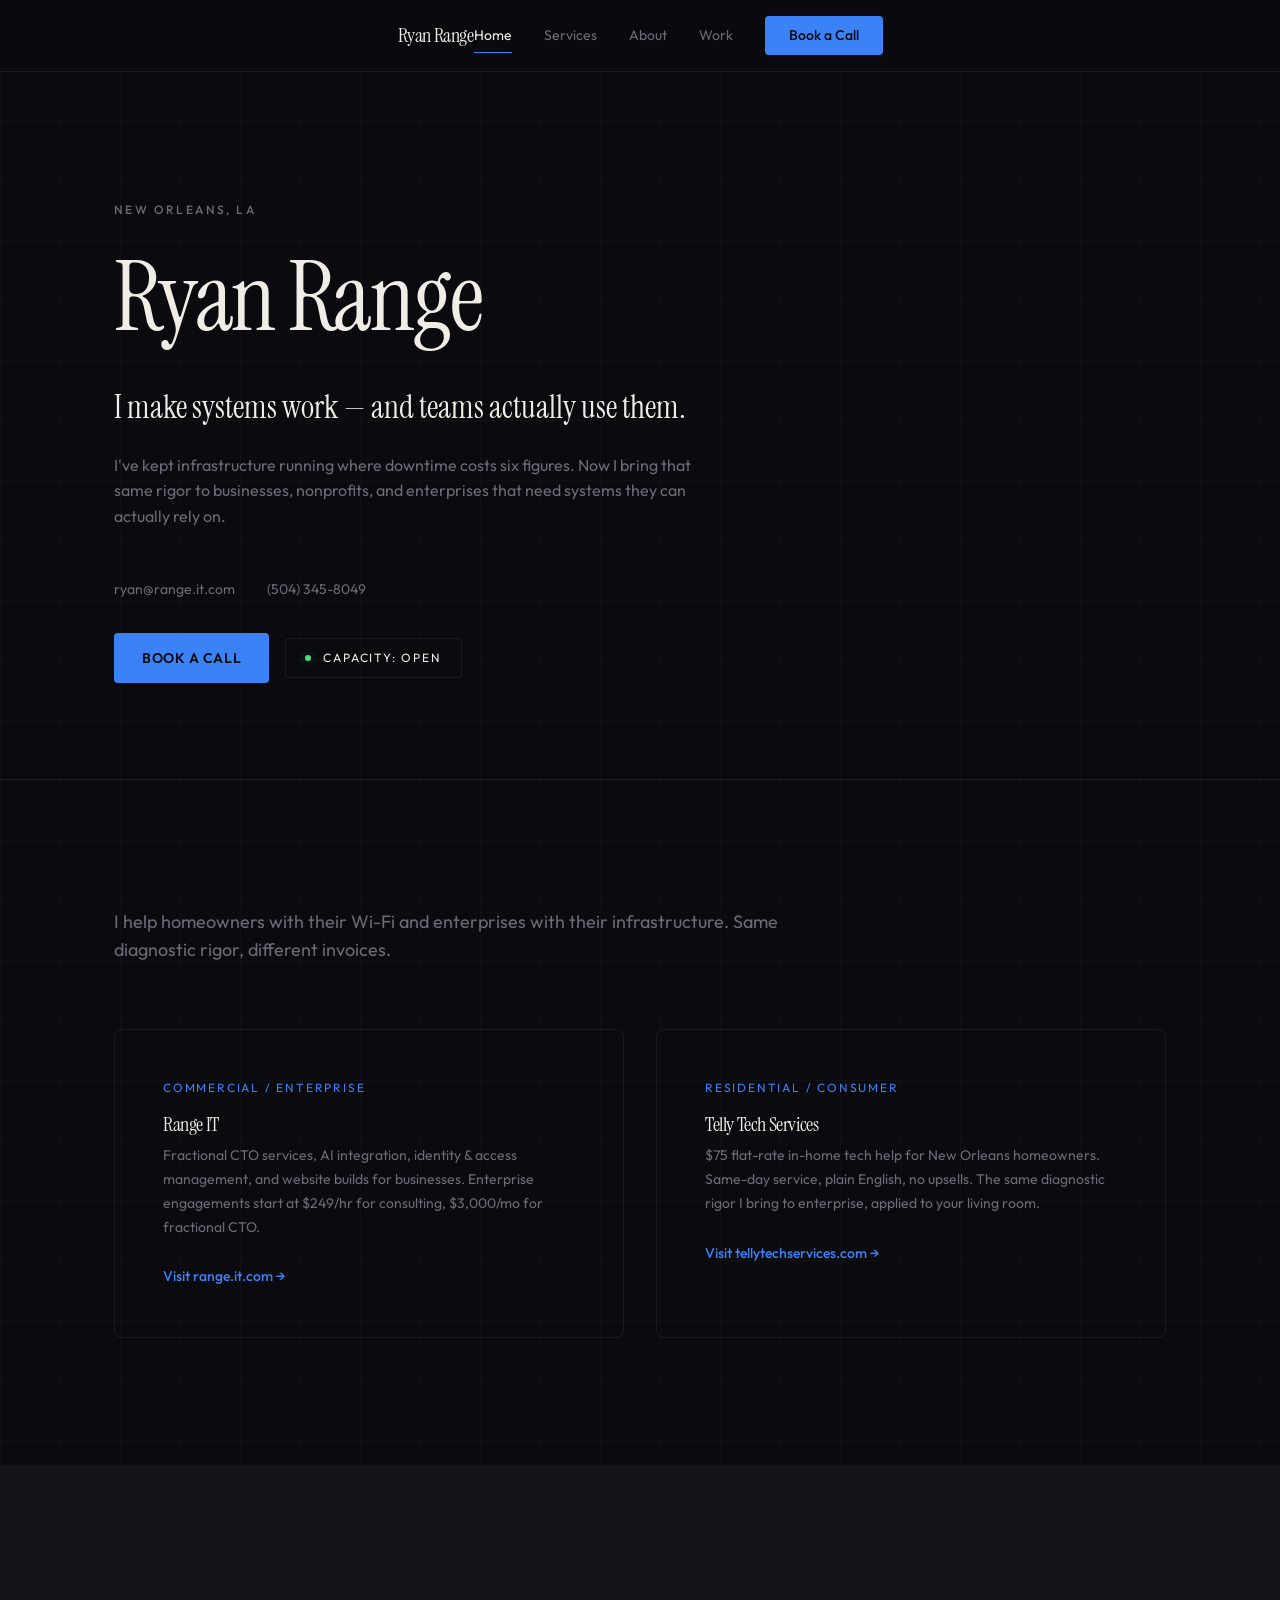
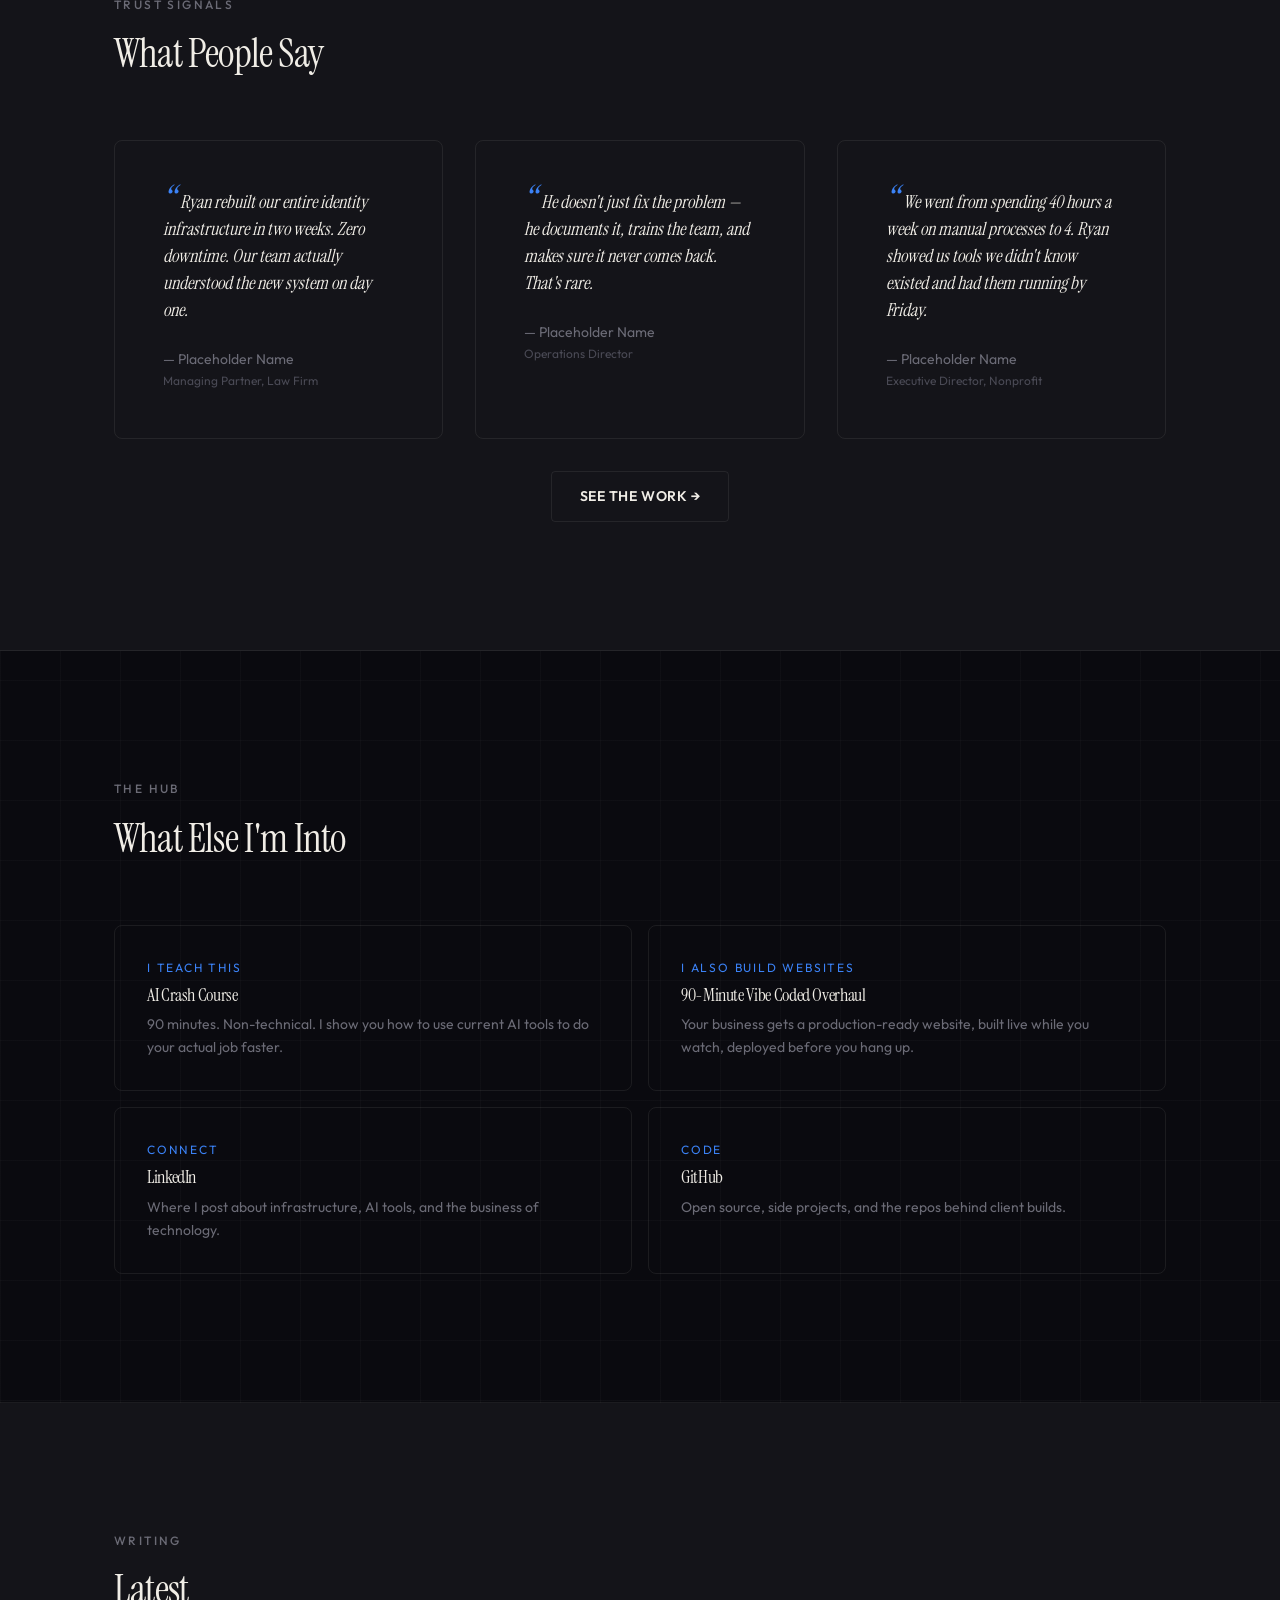
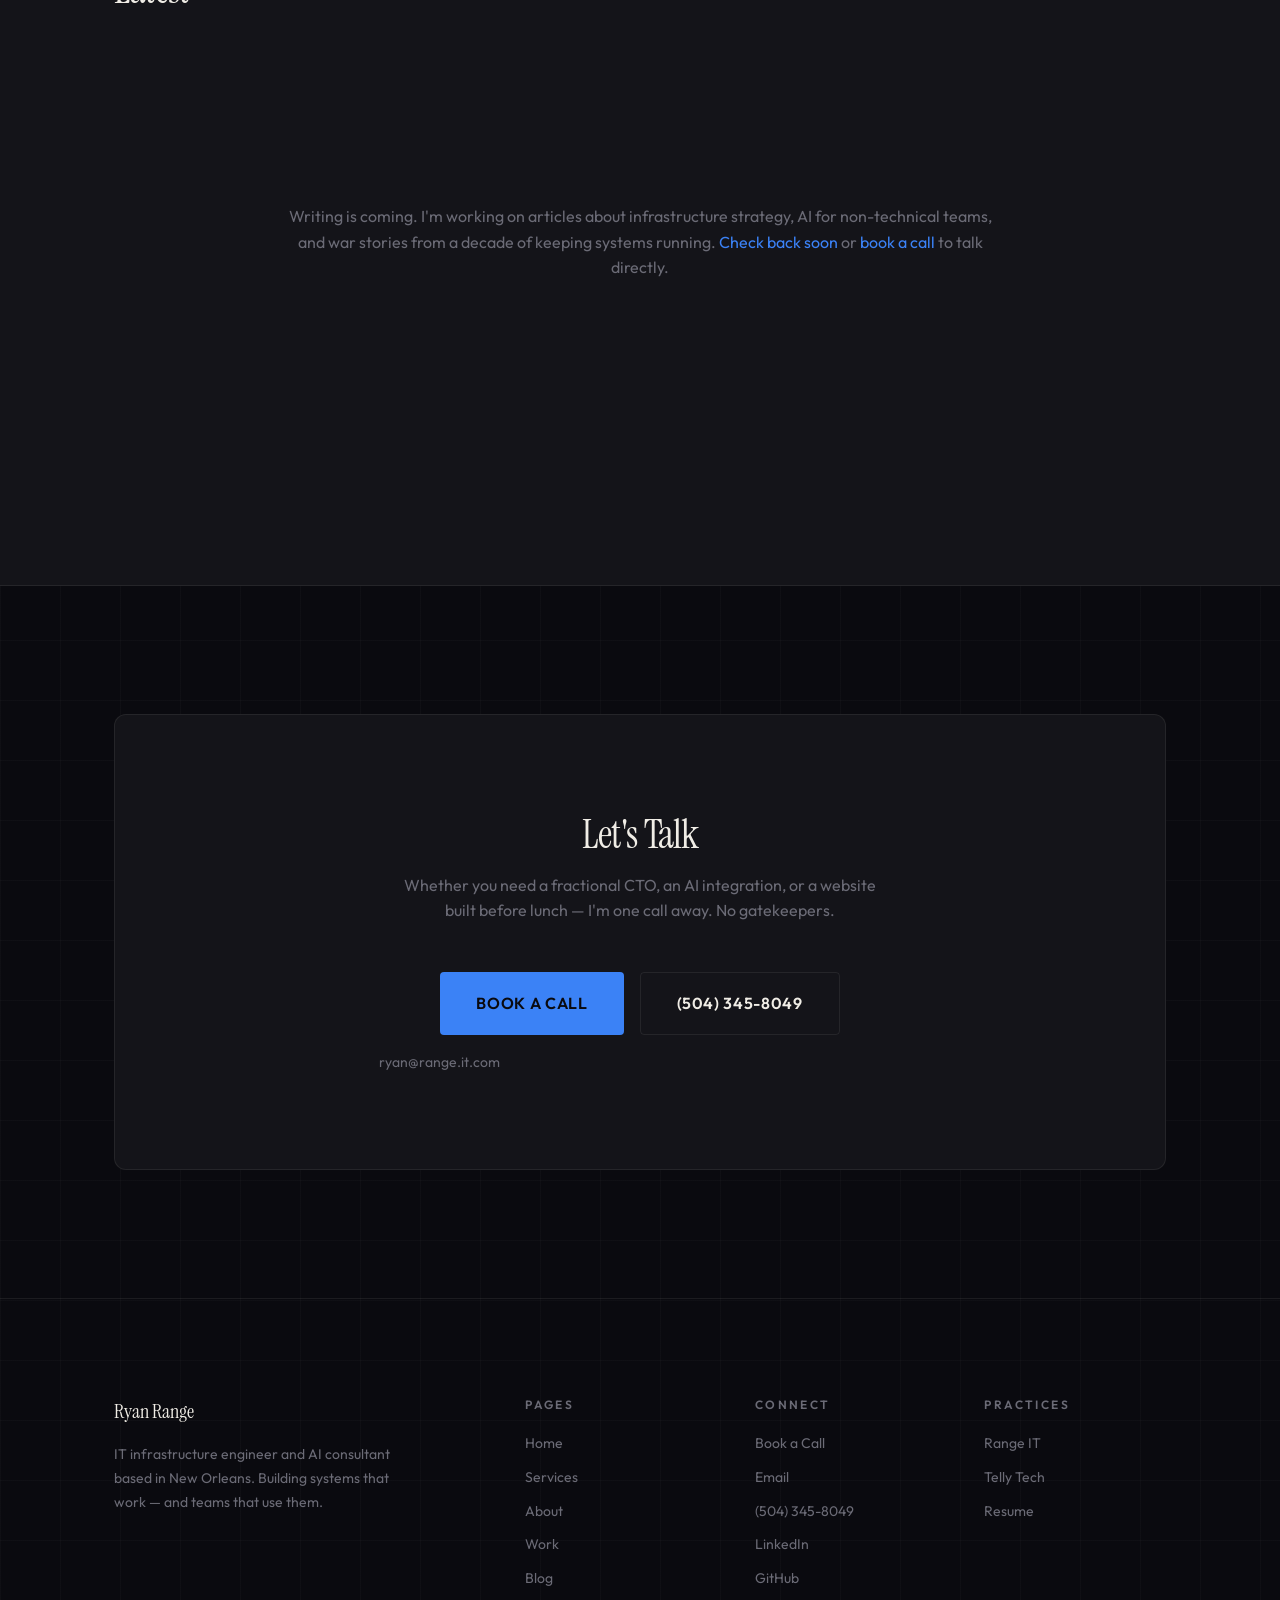
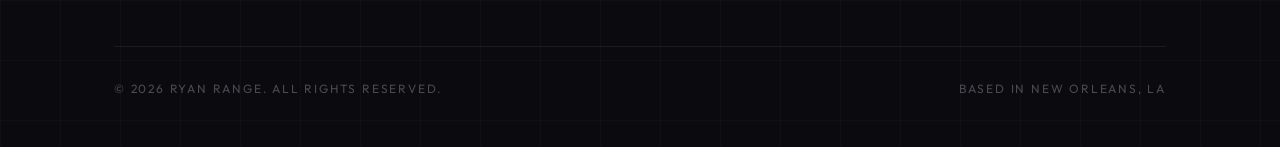
==== commit d032a1a6: "Self-host fonts and add OG images - Download and self-host Instrument Serif and Outfit (variable) fo" ====
--- a/index.html
+++ b/index.html
@@ -23,9 +23,7 @@
     <meta name="twitter:image" content="https://ryanrange.click/assets/img/og-image.png">
 
     <!-- Fonts -->
-    <link rel="preconnect" href="https://fonts.googleapis.com">
-    <link rel="preconnect" href="https://fonts.gstatic.com" crossorigin>
-    <link href="https://fonts.googleapis.com/css2?family=Instrument+Serif&family=Outfit:wght@300;400;500;600;700&display=swap" rel="stylesheet">
+    <link rel="stylesheet" href="assets/css/fonts.css">
 
     <!-- Styles -->
     <link rel="stylesheet" href="assets/css/main.css">
@@ -34,29 +32,50 @@
     <script type="application/ld+json">
     {
       "@context": "https://schema.org",
-      "@type": "Person",
-      "name": "Ryan Range",
-      "jobTitle": "IT Infrastructure Engineer & AI Consultant",
-      "url": "https://ryanrange.click",
-      "image": "https://ryanrange.click/assets/img/og-image.png",
-      "telephone": "+15043458049",
-      "email": "ryan@range.it.com",
-      "sameAs": [
-        "https://ryanrange.click/linkedin",
-        "https://www.youtube.com/@ryantrange"
-      ],
-      "address": {
-        "@type": "PostalAddress",
-        "addressLocality": "New Orleans",
-        "addressRegion": "LA",
-        "addressCountry": "US"
-      },
-      "alumniOf": {
-        "@type": "EducationalOrganization",
-        "name": "Dillard University"
-      },
-      "description": "10+ years in IT infrastructure and systems administration. Fractional CTO, AI integration, identity & access management, and web builds for businesses and nonprofits in New Orleans.",
-      "knowsAbout": ["IT Infrastructure", "Microsoft 365", "Artificial Intelligence", "Entra ID", "Intune", "Azure", "Maritime Systems", "Legal Tech", "Web Development"]
+      "@graph": [
+        {
+          "@type": "Person",
+          "name": "Ryan Range",
+          "jobTitle": "IT Infrastructure Engineer & AI Consultant",
+          "url": "https://ryanrange.click",
+          "image": "https://ryanrange.click/assets/img/og-image.png",
+          "telephone": "+15043458049",
+          "email": "ryan@range.it.com",
+          "sameAs": [
+            "https://ryanrange.click/linkedin",
+            "https://www.youtube.com/@ryantrange"
+          ],
+          "address": {
+            "@type": "PostalAddress",
+            "addressLocality": "New Orleans",
+            "addressRegion": "LA",
+            "addressCountry": "US"
+          },
+          "alumniOf": {
+            "@type": "EducationalOrganization",
+            "name": "Dillard University"
+          },
+          "description": "10+ years in IT infrastructure and systems administration. Fractional CTO, AI integration, identity & access management, and web builds for businesses and nonprofits in New Orleans.",
+          "knowsAbout": ["IT Infrastructure", "Microsoft 365", "Artificial Intelligence", "Entra ID", "Intune", "Azure", "Maritime Systems", "Legal Tech", "Web Development"]
+        },
+        {
+          "@type": "ProfessionalService",
+          "name": "Ryan Range — Technical Strategy",
+          "url": "https://ryanrange.click",
+          "telephone": "+15043458049",
+          "email": "ryan@range.it.com",
+          "areaServed": {
+            "@type": "City",
+            "name": "New Orleans",
+            "containedInPlace": {
+              "@type": "State",
+              "name": "Louisiana"
+            }
+          },
+          "serviceType": ["Fractional CTO", "AI Integration", "IT Infrastructure", "Identity & Access Management", "Web Development"],
+          "priceRange": "$$$"
+        }
+      ]
     }
     </script>
 </head>
@@ -105,6 +124,12 @@
 
                 <p class="hero__sub">I've kept infrastructure running where downtime costs six figures. Now I bring that same rigor to businesses, nonprofits, and enterprises that need systems they can actually rely on.</p>
 
+                <!-- Contact info visible without scrolling -->
+                <div class="hero__contact">
+                    <a href="mailto:ryan@range.it.com" class="hero__contact-item">ryan@range.it.com</a>
+                    <a href="tel:15043458049" class="hero__contact-item">(504) 345-8049</a>
+                </div>
+
                 <div class="hero__actions">
                     <a href="contact.html" class="btn btn--primary">Book a Call</a>
                     <div class="status-badge">
@@ -115,74 +140,18 @@
             </div>
         </section>
 
-        <!-- Services Overview -->
+        <!-- The Junction — Brand Ecosystem -->
         <section class="section section--border">
             <div class="container">
                 <div class="section-header reveal">
-                    <span class="label section-header__label">What I Do</span>
-                    <h2 class="section-header__title">Four Pillars</h2>
-                    <p class="section-header__desc">Every engagement starts with one of these. Most touch all four.</p>
-                </div>
-
-                <div class="services-grid">
-                    <a href="services.html#identity" class="card reveal reveal--delay-1">
-                        <span class="label card__label">01</span>
-                        <h3 class="card__title">Identity & Access</h3>
-                        <p class="card__desc">Microsoft Entra ID, Intune, Autopilot, Zero-Trust. Security that holds tight without making your team hate their jobs.</p>
-                        <div class="card__tags">
-                            <span class="tag">Entra ID</span>
-                            <span class="tag">Intune</span>
-                            <span class="tag">Zero-Trust</span>
-                        </div>
-                    </a>
-                    <a href="services.html#ai" class="card reveal reveal--delay-2">
-                        <span class="label card__label">02</span>
-                        <h3 class="card__title">AI Integration</h3>
-                        <p class="card__desc">LLM operations, workflow automation, production AI tools. No demos, no decks — tools you can use Monday morning.</p>
-                        <div class="card__tags">
-                            <span class="tag">LLM Ops</span>
-                            <span class="tag">Automation</span>
-                            <span class="tag">Copilot</span>
-                        </div>
-                    </a>
-                    <a href="services.html#infrastructure" class="card reveal reveal--delay-3">
-                        <span class="label card__label">03</span>
-                        <h3 class="card__title">Infrastructure</h3>
-                        <p class="card__desc">Built to fail gracefully. Monitored. Documented. Handed off clean. No black boxes, no single points of failure.</p>
-                        <div class="card__tags">
-                            <span class="tag">Azure</span>
-                            <span class="tag">M365</span>
-                            <span class="tag">VMware</span>
-                        </div>
-                    </a>
-                    <a href="services.html#bridge" class="card reveal reveal--delay-4">
-                        <span class="label card__label">04</span>
-                        <h3 class="card__title">The Bridge</h3>
-                        <p class="card__desc">I translate between "Technical" and "Business." No fog, no jargon. Decisions get made, and everyone leaves the room aligned.</p>
-                        <div class="card__tags">
-                            <span class="tag">Strategy</span>
-                            <span class="tag">Training</span>
-                            <span class="tag">Documentation</span>
-                        </div>
-                    </a>
-                </div>
-            </div>
-        </section>
-
-        <!-- Brand Ecosystem -->
-        <section class="section section--surface section--border">
-            <div class="container">
-                <div class="section-header reveal">
-                    <span class="label section-header__label">My Practices</span>
-                    <h2 class="section-header__title">What I Run</h2>
-                    <p class="section-header__desc">I serve homeowners at $75 and enterprises at retainer — same person, same standards. The breadth is the point.</p>
+                    <p class="section-header__desc" style="font-size: var(--text-lg); max-width: 700px;">I help homeowners with their Wi-Fi and enterprises with their infrastructure. Same diagnostic rigor, different invoices.</p>
                 </div>
 
                 <div class="brands">
                     <div class="brand-card reveal reveal--delay-1">
                         <p class="brand-card__type">Commercial / Enterprise</p>
                         <h3 class="brand-card__name">Range IT</h3>
-                        <p class="brand-card__desc">Fractional CTO services, AI integration, identity & access management, and website builds for businesses. Enterprise-grade infrastructure for organizations that need it to work and need someone who can explain why.</p>
+                        <p class="brand-card__desc">Fractional CTO services, AI integration, identity & access management, and website builds for businesses. Enterprise engagements start at $249/hr for consulting, $3,000/mo for fractional CTO.</p>
                         <a href="https://range.it.com" class="brand-card__link" target="_blank" rel="noopener">Visit range.it.com →</a>
                     </div>
                     <div class="brand-card reveal reveal--delay-2">
@@ -196,7 +165,7 @@
         </section>
 
         <!-- Social Proof -->
-        <section class="section section--border">
+        <section class="section section--surface section--border">
             <div class="container">
                 <div class="section-header reveal">
                     <span class="label section-header__label">Trust Signals</span>
@@ -221,20 +190,56 @@
                         <p class="testimonial__role">Executive Director, Nonprofit</p>
                     </div>
                 </div>
-            </div>
-        </section>
-
-        <!-- 90-Minute Overhaul Teaser -->
+
+                <div class="text-center mt-xl reveal">
+                    <a href="work.html" class="btn btn--outline">See the work →</a>
+                </div>
+            </div>
+        </section>
+
+        <!-- What Else I'm Into -->
+        <section class="section section--border">
+            <div class="container">
+                <div class="section-header reveal">
+                    <span class="label section-header__label">The Hub</span>
+                    <h2 class="section-header__title">What Else I'm Into</h2>
+                </div>
+
+                <div class="hub-grid">
+                    <a href="ai.html" class="hub-card reveal reveal--delay-1">
+                        <span class="hub-card__type">I teach this</span>
+                        <h3 class="hub-card__title">AI Crash Course</h3>
+                        <p class="hub-card__desc">90 minutes. Non-technical. I show you how to use current AI tools to do your actual job faster.</p>
+                    </a>
+                    <a href="services.html#overhaul" class="hub-card reveal reveal--delay-2">
+                        <span class="hub-card__type">I also build websites</span>
+                        <h3 class="hub-card__title">90-Minute Vibe Coded Overhaul</h3>
+                        <p class="hub-card__desc">Your business gets a production-ready website, built live while you watch, deployed before you hang up.</p>
+                    </a>
+                    <a href="https://ryanrange.click/linkedin" class="hub-card reveal reveal--delay-3" target="_blank" rel="noopener">
+                        <span class="hub-card__type">Connect</span>
+                        <h3 class="hub-card__title">LinkedIn</h3>
+                        <p class="hub-card__desc">Where I post about infrastructure, AI tools, and the business of technology.</p>
+                    </a>
+                    <a href="https://github.com/rangert300" class="hub-card reveal reveal--delay-4" target="_blank" rel="noopener">
+                        <span class="hub-card__type">Code</span>
+                        <h3 class="hub-card__title">GitHub</h3>
+                        <p class="hub-card__desc">Open source, side projects, and the repos behind client builds.</p>
+                    </a>
+                </div>
+            </div>
+        </section>
+
+        <!-- Blog / Latest -->
         <section class="section section--surface section--border">
             <div class="container">
-                <div class="cta-block reveal">
-                    <span class="label">New Offering</span>
-                    <h2 class="cta-block__title mt-md">90-Minute Vibe Coded Website Overhaul</h2>
-                    <p class="cta-block__desc">Your business gets a production-ready website, built live, deployed before you hang up. This page was built using the same process.</p>
-                    <div class="cta-block__actions">
-                        <a href="services.html#overhaul" class="btn btn--primary">See How It Works</a>
-                        <a href="contact.html" class="btn btn--outline">Book Your Overhaul</a>
-                    </div>
+                <div class="section-header reveal">
+                    <span class="label section-header__label">Writing</span>
+                    <h2 class="section-header__title">Latest</h2>
+                </div>
+
+                <div class="blog-empty reveal">
+                    <p class="blog-empty__desc">Writing is coming. I'm working on articles about infrastructure strategy, AI for non-technical teams, and war stories from a decade of keeping systems running. <a href="blog/" style="color: var(--accent);">Check back soon</a> or <a href="contact.html" style="color: var(--accent);">book a call</a> to talk directly.</p>
                 </div>
             </div>
         </section>
@@ -244,11 +249,12 @@
             <div class="container">
                 <div class="cta-block reveal">
                     <h2 class="cta-block__title">Let's Talk</h2>
-                    <p class="cta-block__desc">Whether you need a fractional CTO, an AI integration, or a website built before lunch — I'm one call away.</p>
+                    <p class="cta-block__desc">Whether you need a fractional CTO, an AI integration, or a website built before lunch — I'm one call away. No gatekeepers.</p>
                     <div class="cta-block__actions">
                         <a href="contact.html" class="btn btn--primary btn--large">Book a Call</a>
                         <a href="tel:15043458049" class="btn btn--outline btn--large">(504) 345-8049</a>
                     </div>
+                    <p class="mt-md" style="font-size: var(--text-sm); color: var(--text-muted);">ryan@range.it.com</p>
                 </div>
             </div>
         </section>
@@ -279,6 +285,8 @@
                         <li><a href="contact.html">Book a Call</a></li>
                         <li><a href="mailto:ryan@range.it.com">Email</a></li>
                         <li><a href="tel:15043458049">(504) 345-8049</a></li>
+                        <li><a href="https://ryanrange.click/linkedin" target="_blank" rel="noopener">LinkedIn</a></li>
+                        <li><a href="https://github.com/rangert300" target="_blank" rel="noopener">GitHub</a></li>
                     </ul>
                 </div>
                 <div>
--- a/assets/css/fonts.css
+++ b/assets/css/fonts.css
@@ -0,0 +1,19 @@
+/* ==========================================================================
+   ryanrange.click — Self-Hosted Font Loading
+   ========================================================================== */
+
+@font-face {
+  font-family: 'Instrument Serif';
+  src: url('../fonts/InstrumentSerif-Regular.woff2') format('woff2');
+  font-weight: 400;
+  font-style: normal;
+  font-display: swap;
+}
+
+@font-face {
+  font-family: 'Outfit';
+  src: url('../fonts/Outfit-Variable.woff2') format('woff2-variations');
+  font-weight: 300 700;
+  font-style: normal;
+  font-display: swap;
+}
--- a/assets/css/main.css
+++ b/assets/css/main.css
@@ -1294,3 +1294,71 @@
   outline: 2px solid var(--accent);
   outline-offset: 3px;
 }
+
+/* --- Hero Contact Info --- */
+.hero__contact {
+  display: flex;
+  flex-wrap: wrap;
+  gap: var(--space-md) var(--space-xl);
+  margin-bottom: var(--space-xl);
+}
+
+.hero__contact-item {
+  font-size: var(--text-sm);
+  color: var(--text-muted);
+  border-bottom: 1px solid transparent;
+  transition: color var(--duration-base), border-color var(--duration-base);
+}
+
+.hero__contact-item:hover {
+  color: var(--accent);
+  border-bottom-color: var(--accent);
+}
+
+/* --- Hub Grid (What Else I'm Into) --- */
+.hub-grid {
+  display: grid;
+  grid-template-columns: 1fr;
+  gap: var(--space-md);
+}
+
+@media (min-width: 768px) {
+  .hub-grid {
+    grid-template-columns: 1fr 1fr;
+  }
+}
+
+.hub-card {
+  display: block;
+  padding: var(--space-xl);
+  border: 1px solid var(--border);
+  border-radius: var(--radius-md);
+  transition: border-color var(--duration-base) var(--ease-out),
+              background var(--duration-base) var(--ease-out);
+}
+
+.hub-card:hover {
+  border-color: var(--border-hover);
+  background: var(--bg-surface);
+}
+
+.hub-card__type {
+  display: block;
+  font-size: var(--text-xs);
+  text-transform: uppercase;
+  letter-spacing: 0.15em;
+  color: var(--accent);
+  margin-bottom: var(--space-sm);
+}
+
+.hub-card__title {
+  font-family: var(--font-display);
+  font-size: var(--text-lg);
+  margin-bottom: var(--space-sm);
+}
+
+.hub-card__desc {
+  font-size: var(--text-sm);
+  color: var(--text-muted);
+  line-height: 1.6;
+}
